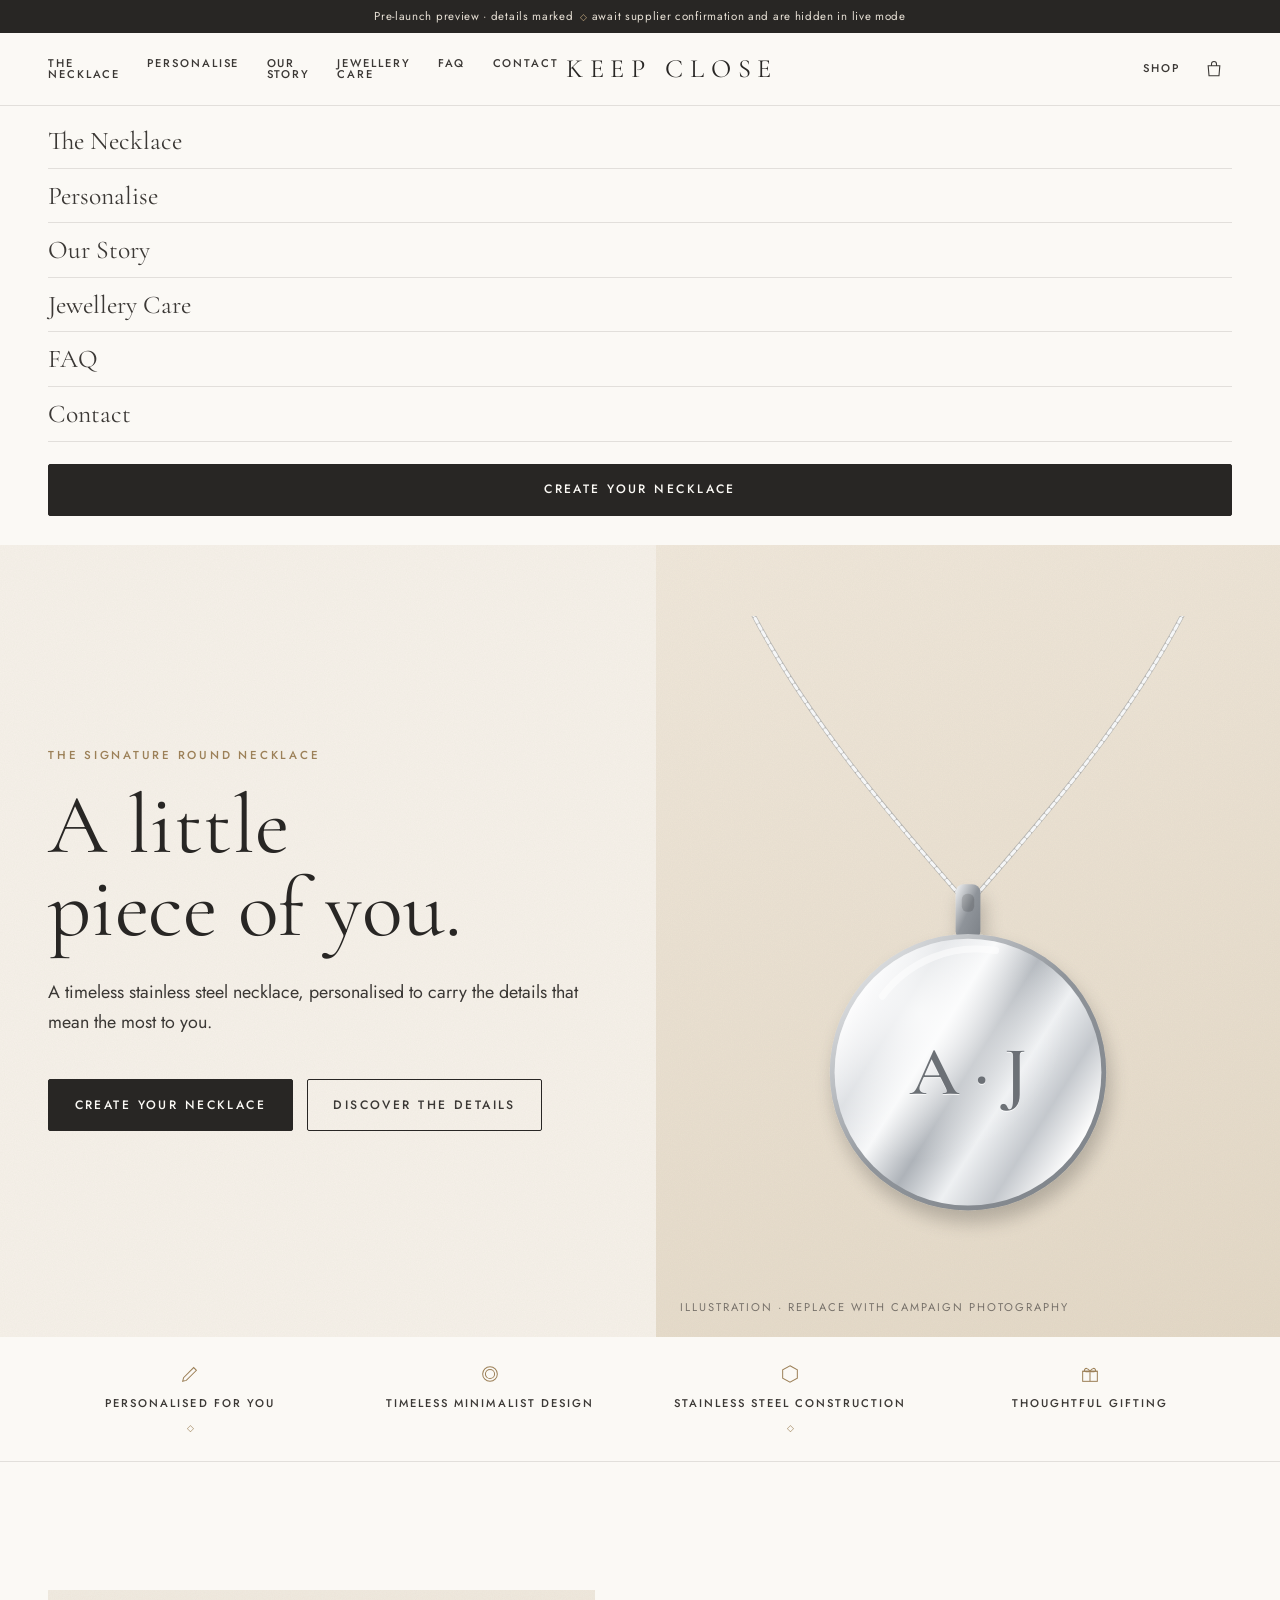
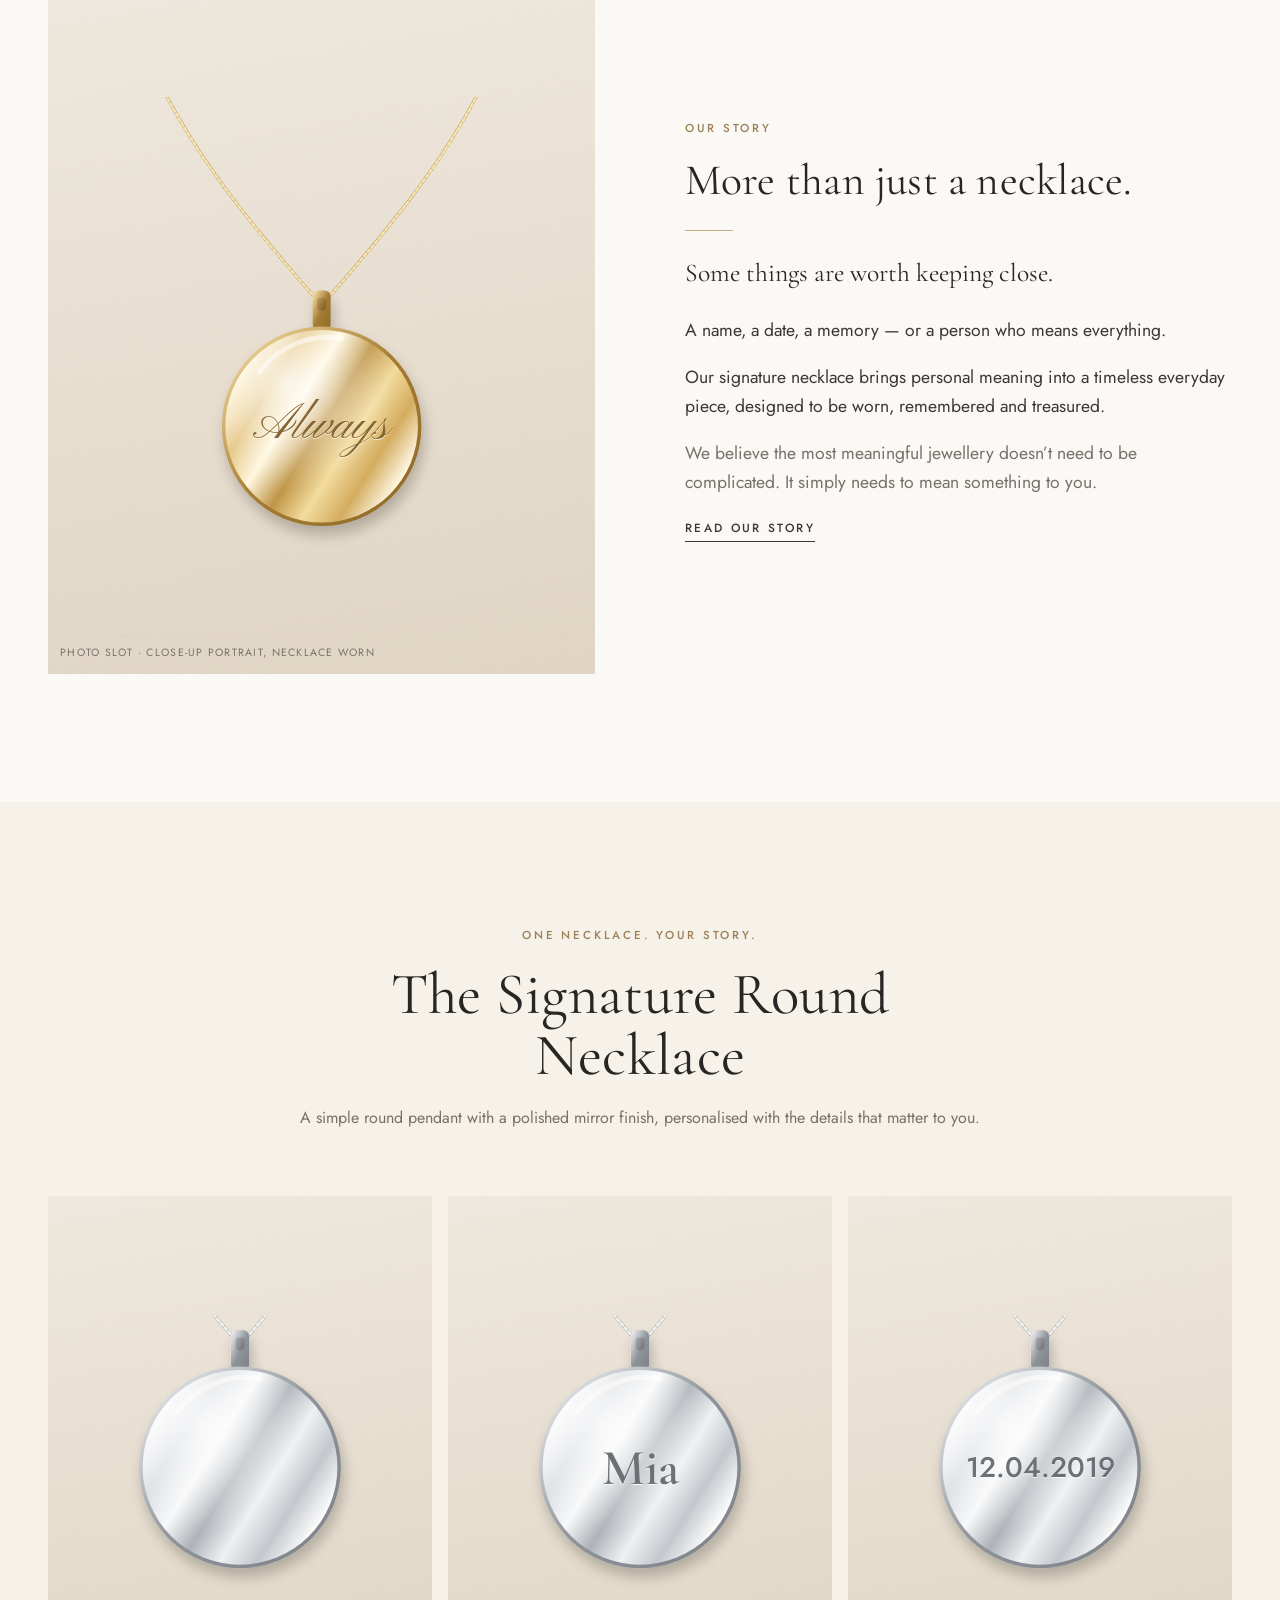
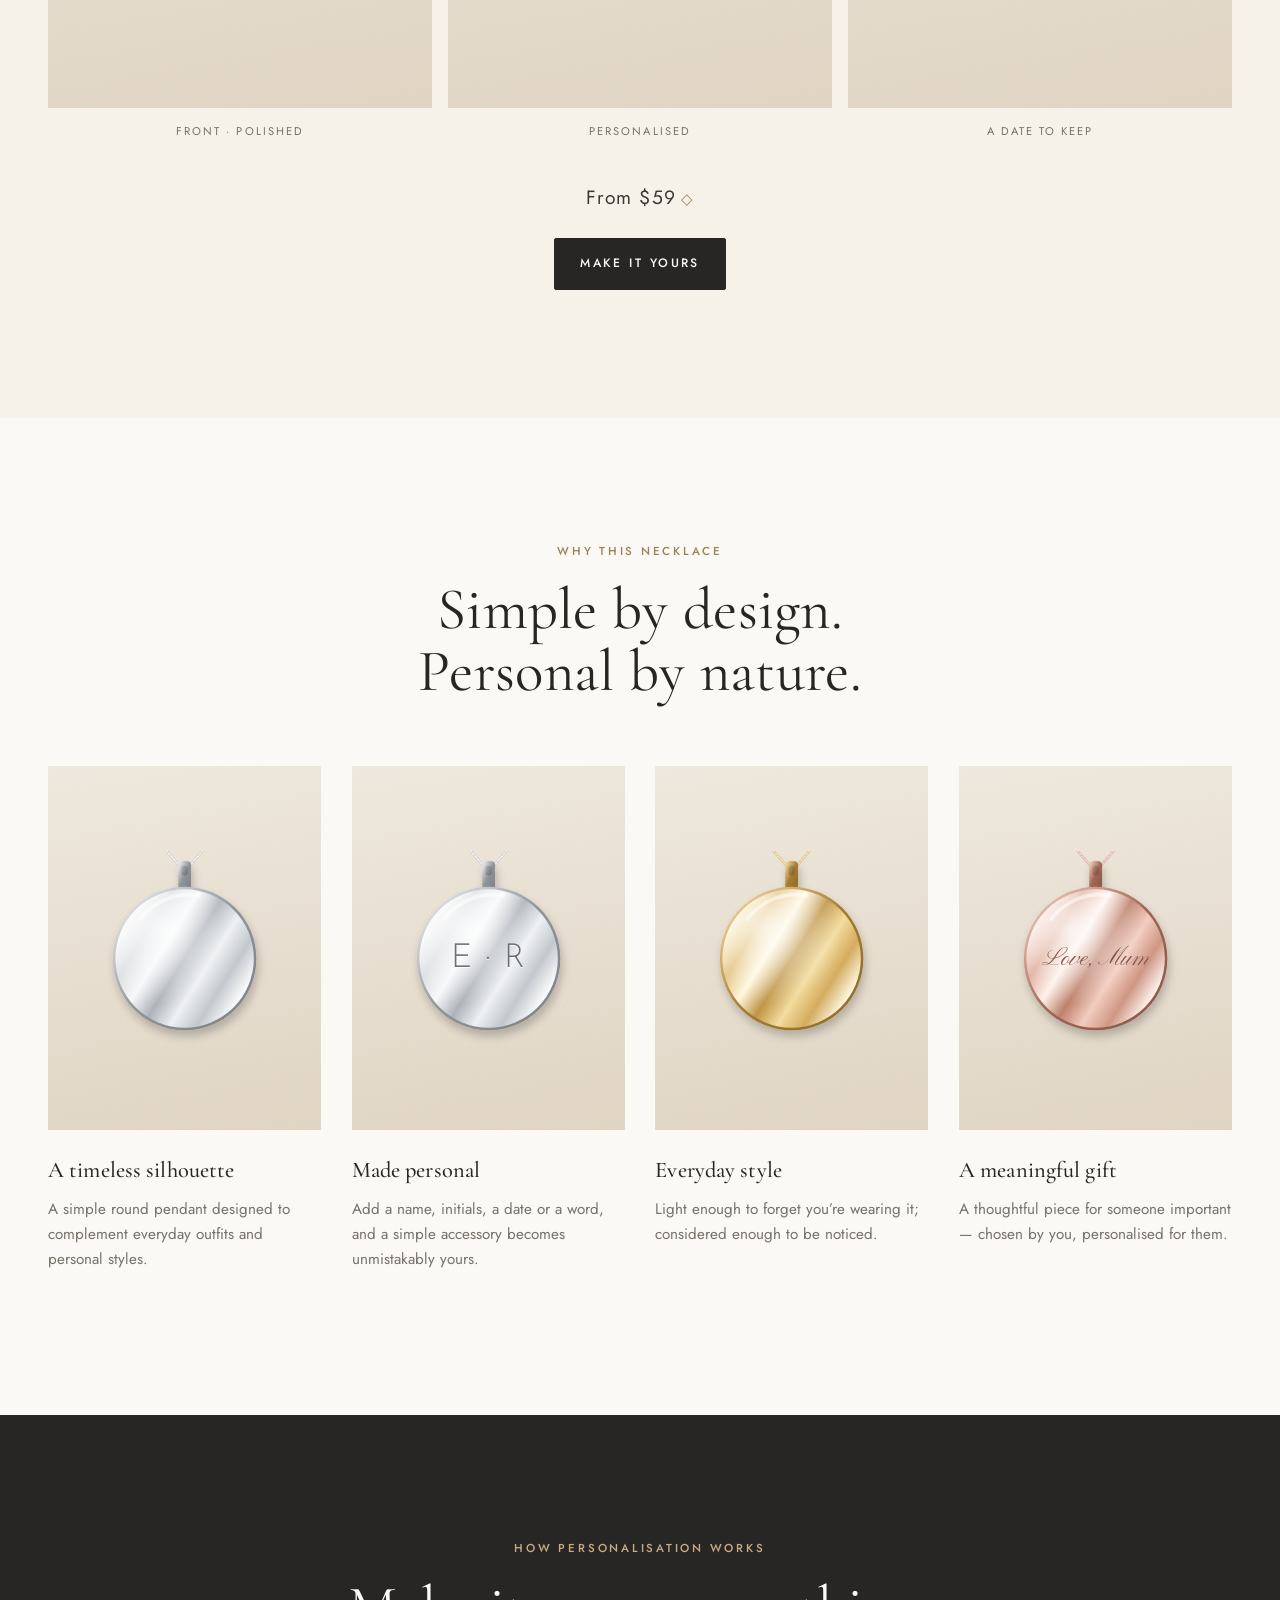
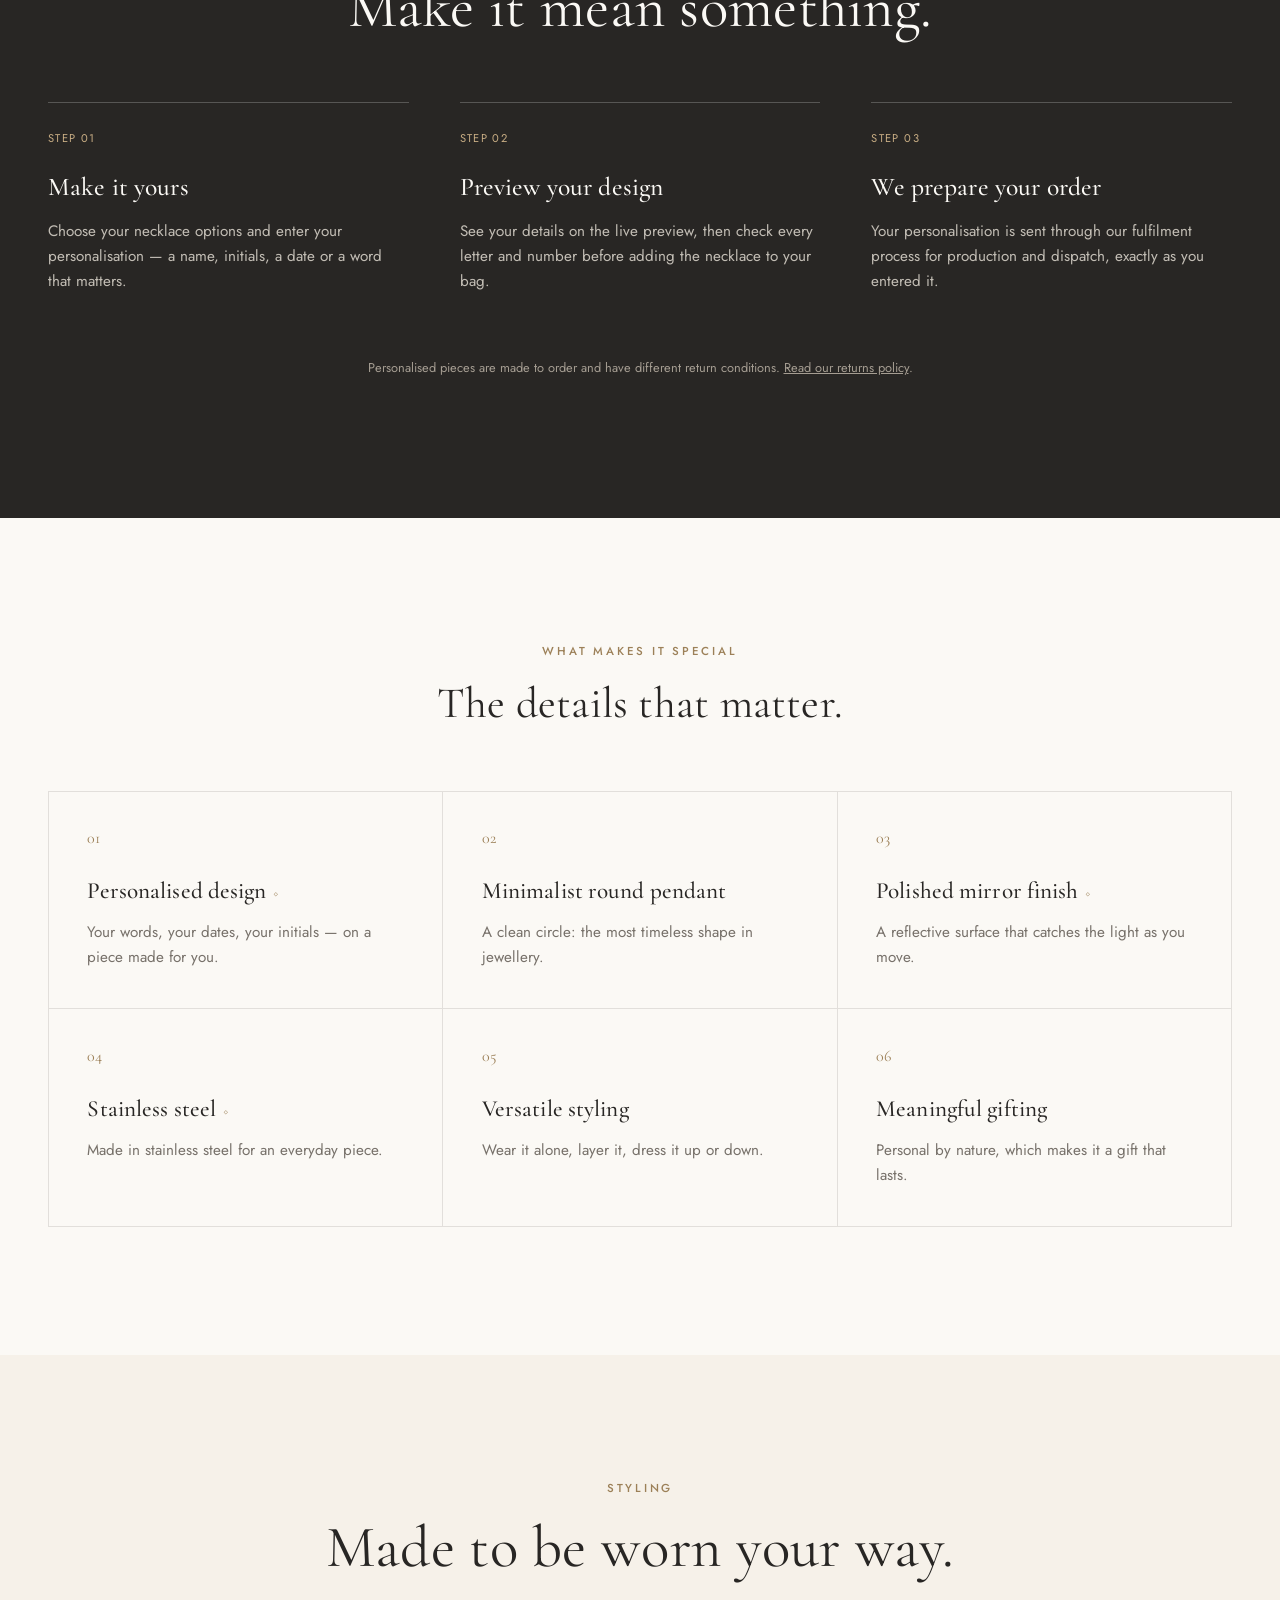
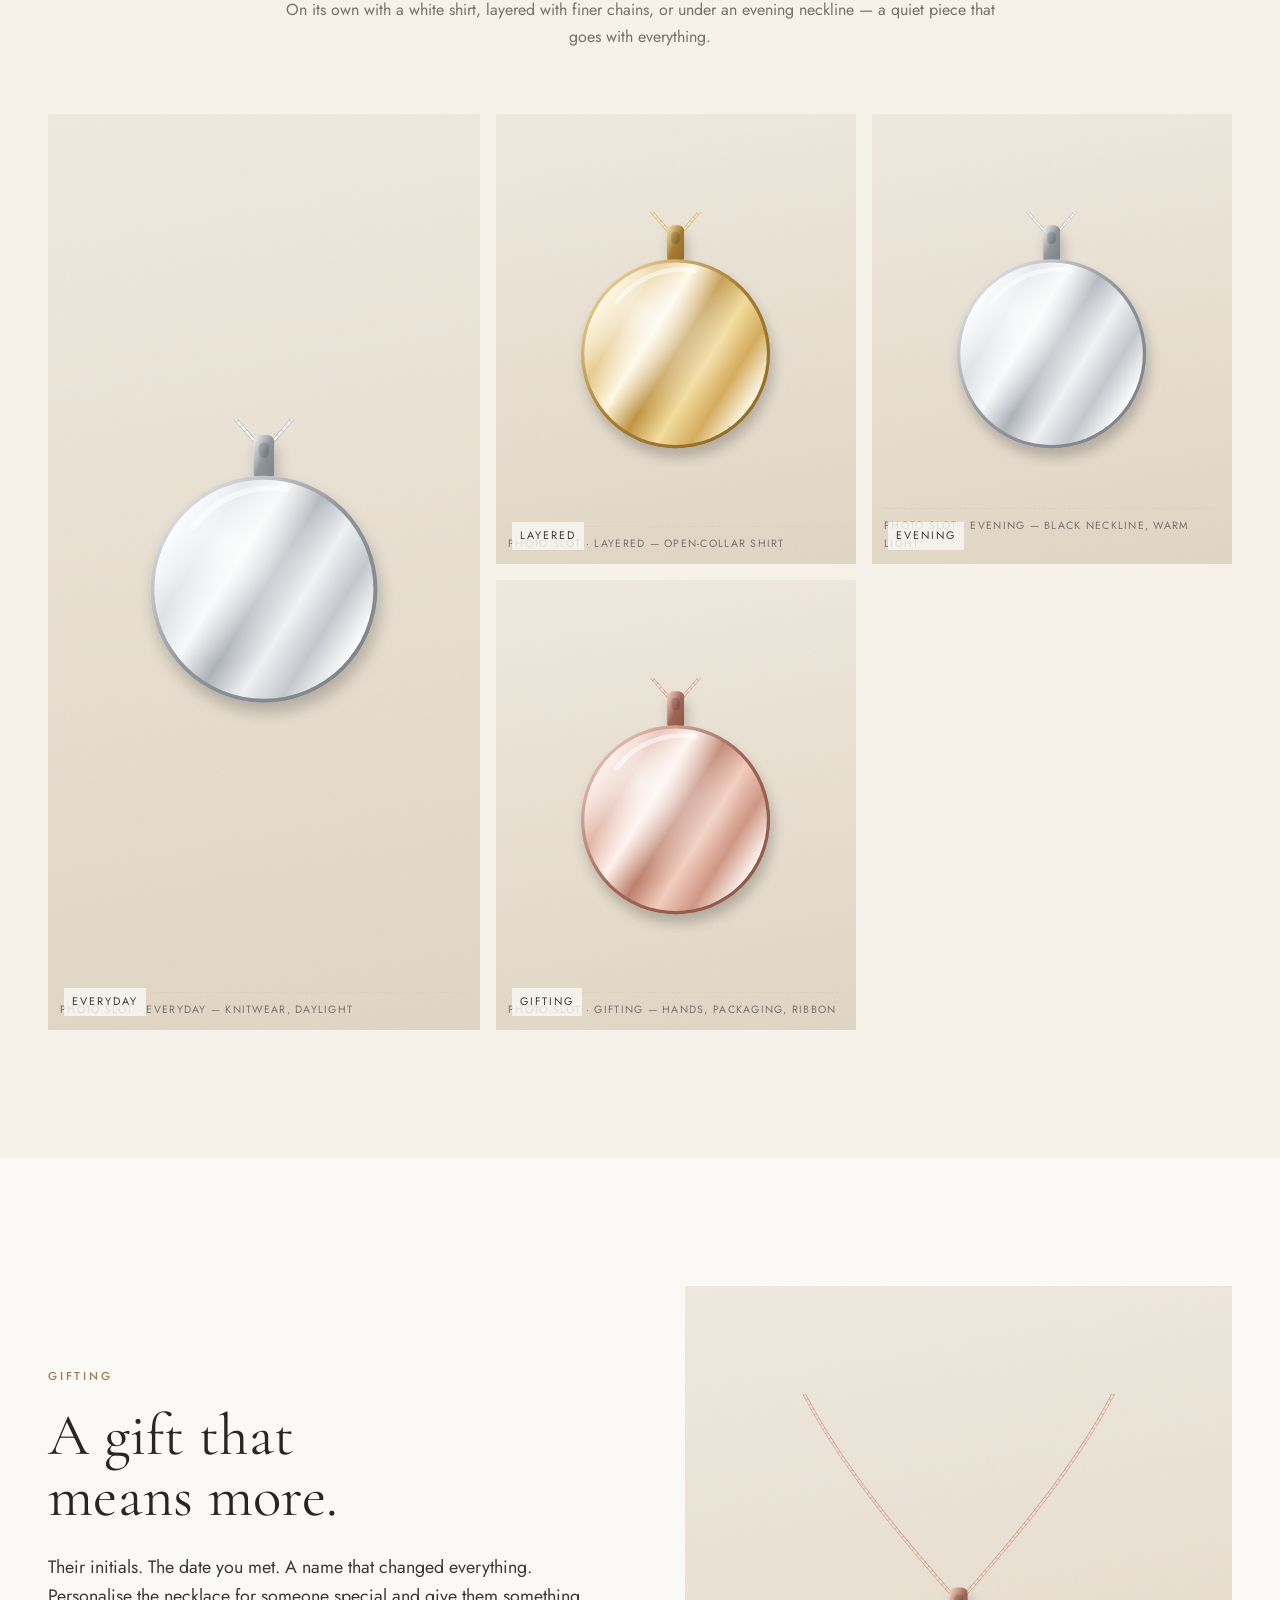
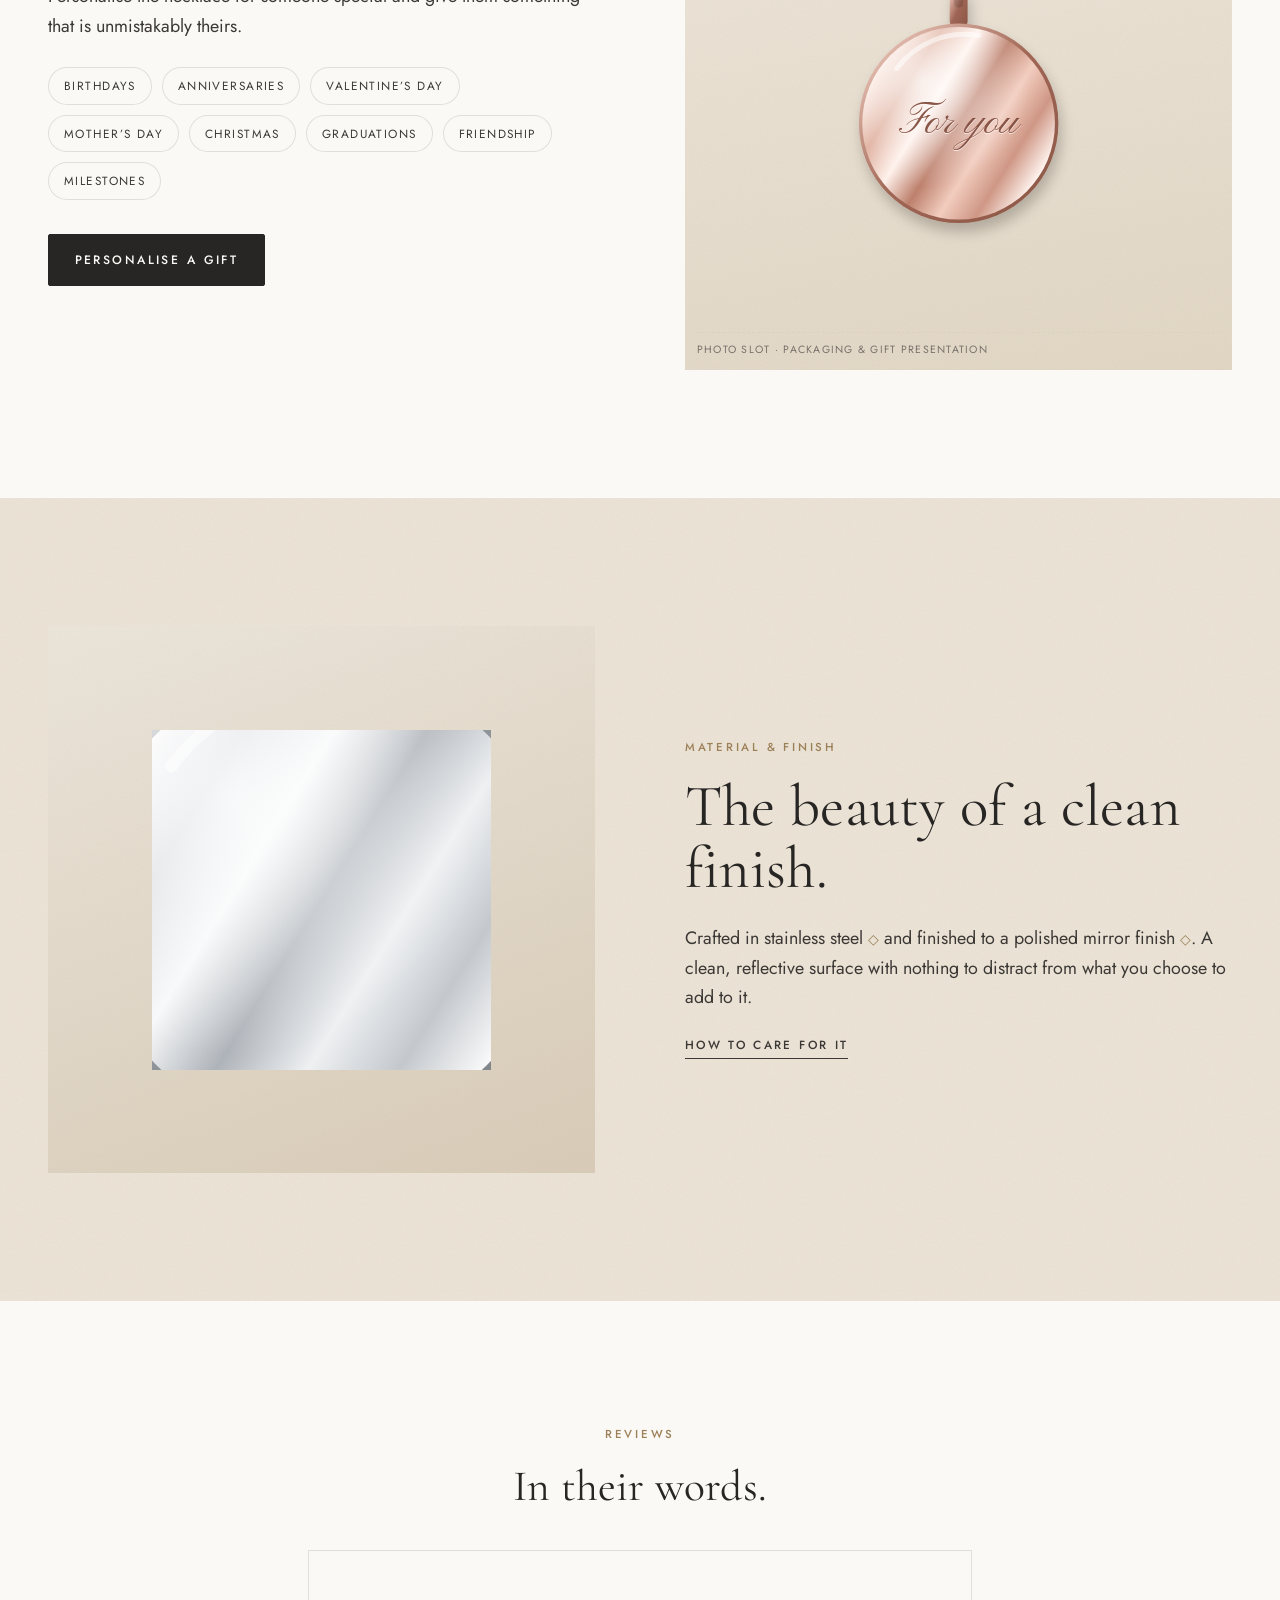
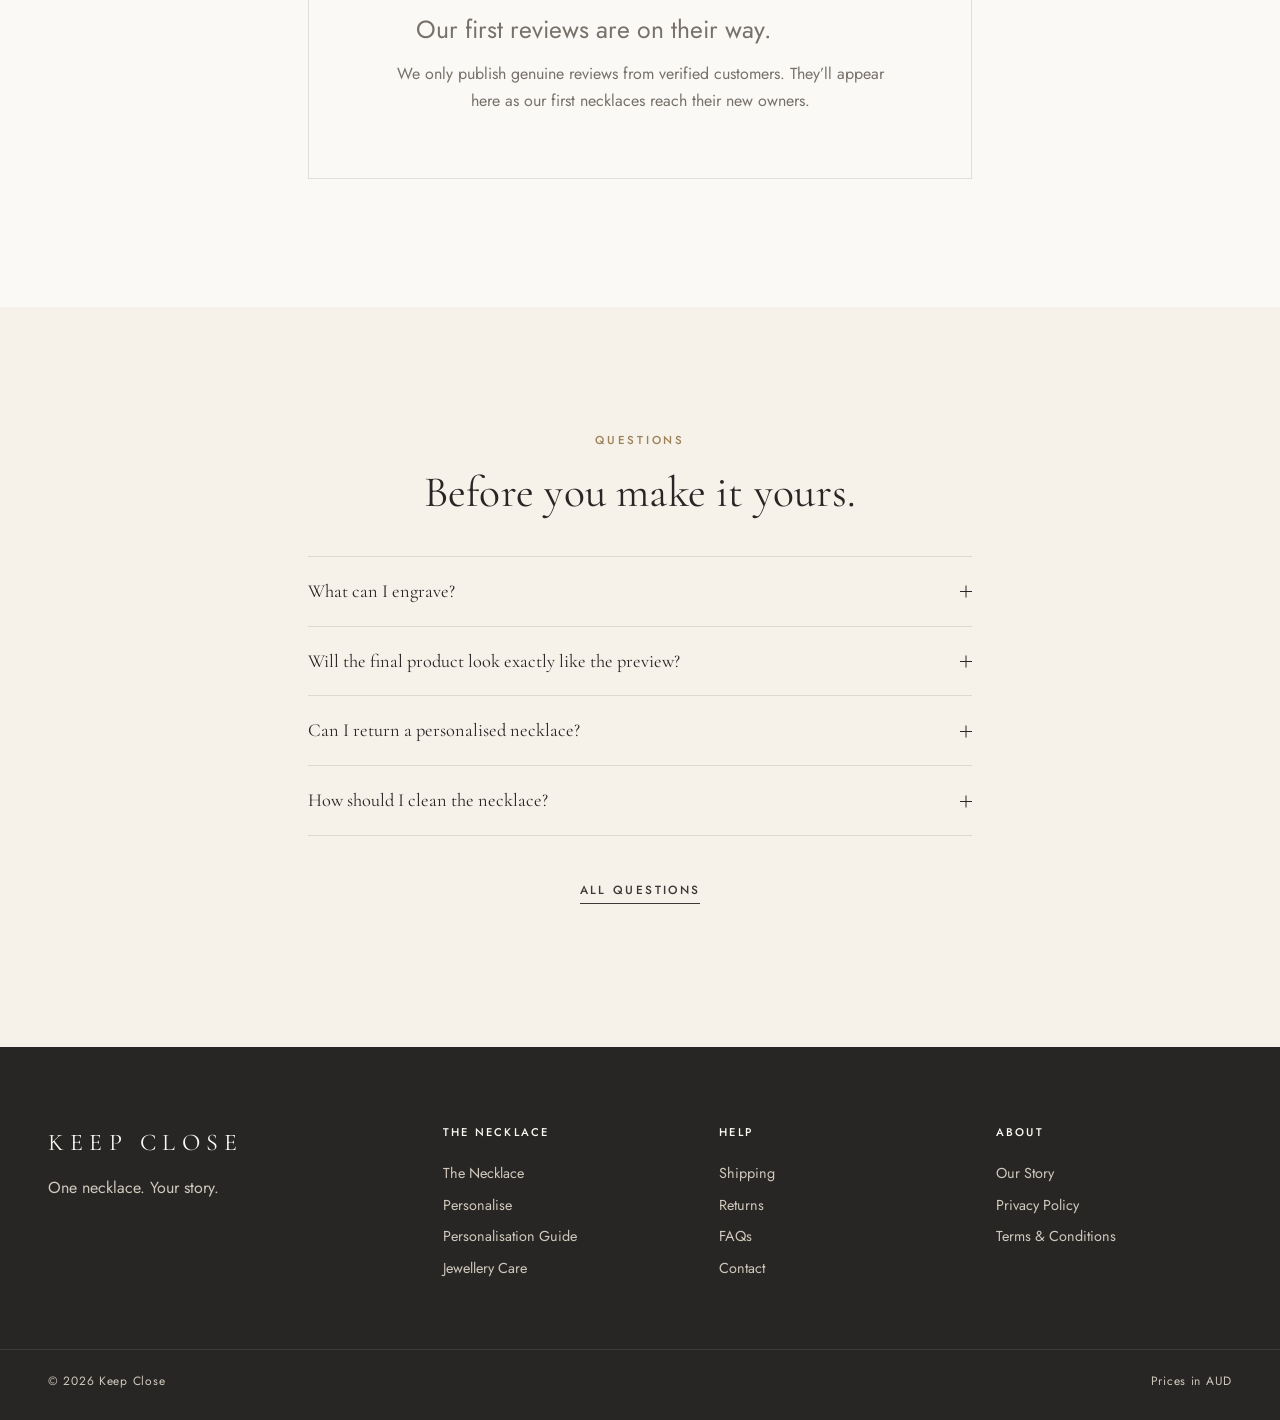
==== index.html @ 23896d75 "WIP: personalised necklace storefront — config, renderer, styles, homepage Single-source store confi" ====
<!doctype html>
<html lang="en-AU">
<head>
  <meta charset="utf-8">
  <meta name="viewport" content="width=device-width, initial-scale=1, viewport-fit=cover">
  <title>Personalised Round Pendant Necklace | Keep Close</title>
  <meta name="description" content="A timeless stainless steel round pendant necklace, personalised with a name, initials, a date or a few words that mean the most to you.">
  <meta property="og:type" content="website">
  <meta property="og:title" content="A little piece of you — Keep Close">
  <meta property="og:description" content="One necklace. Your story. A personalised round stainless steel pendant.">
  <meta name="theme-color" content="#fbf9f5">
  <link rel="preconnect" href="https://fonts.googleapis.com">
  <link rel="preconnect" href="https://fonts.gstatic.com" crossorigin>
  <link href="https://fonts.googleapis.com/css2?family=Cormorant+Garamond:ital,wght@0,400;0,500;0,600;1,400&family=Jost:wght@300;400;500&family=Pinyon+Script&family=Josefin+Sans:wght@300&display=swap" rel="stylesheet">
  <link rel="stylesheet" href="assets/css/site.css">
  <link rel="icon" href="data:image/svg+xml,%3Csvg xmlns='http://www.w3.org/2000/svg' viewBox='0 0 32 32'%3E%3Ccircle cx='16' cy='17' r='11' fill='%23c8ad84'/%3E%3Ccircle cx='16' cy='17' r='9' fill='%23f6f1e9'/%3E%3C/svg%3E">
</head>
<body>
<main id="main">

  <!-- HERO -->
  <section class="hero" aria-labelledby="hero-title">
    <div class="hero__copy">
      <span class="eyebrow" data-reveal>The Signature Round Necklace</span>
      <h1 id="hero-title" class="display" data-reveal data-reveal-delay="1">A little<br>piece of you.</h1>
      <p class="lead" data-reveal data-reveal-delay="2">A timeless stainless steel necklace, personalised to carry the details that mean the most to you.</p>
      <div class="hero__ctas" data-reveal data-reveal-delay="3">
        <a class="btn btn--dark" href="necklace.html#personalise">Create your necklace</a>
        <a class="btn btn--ghost" href="#details">Discover the details</a>
      </div>
    </div>
    <div class="hero__visual" id="hero-visual"></div>
  </section>

  <!-- TRUST -->
  <section class="trust" aria-label="Why customers choose us">
    <div class="wrap">
      <ul id="trust-list"></ul>
    </div>
  </section>

  <!-- STORY -->
  <section class="section" aria-labelledby="story-title">
    <div class="wrap split">
      <div class="frame" data-reveal id="story-frame"></div>
      <div class="story-copy" data-reveal data-reveal-delay="1">
        <span class="eyebrow">Our story</span>
        <h2 id="story-title" class="h2">More than just a necklace.</h2>
        <hr class="rule" style="margin-left:0">
        <p class="first">Some things are worth keeping close.</p>
        <p>A name, a date, a memory — or a person who means everything.</p>
        <p>Our signature necklace brings personal meaning into a timeless everyday piece, designed to be worn, remembered and treasured.</p>
        <p class="muted">We believe the most meaningful jewellery doesn’t need to be complicated. It simply needs to mean something to you.</p>
        <a class="link" href="story.html">Read our story</a>
      </div>
    </div>
  </section>

  <!-- SIGNATURE PRODUCT -->
  <section class="section section--ivory signature" id="details" aria-labelledby="sig-title">
    <div class="wrap">
      <div class="section-head" data-reveal>
        <span class="eyebrow">One necklace. Your story.</span>
        <h2 id="sig-title" class="h1">The Signature Round Necklace</h2>
        <p id="sig-desc"></p>
      </div>
      <div class="signature__stage" id="sig-stage"></div>
      <div data-reveal>
        <p class="signature__price" id="sig-price"></p>
        <a class="btn btn--dark" href="necklace.html#personalise">Make it yours</a>
      </div>
    </div>
  </section>

  <!-- WHY -->
  <section class="section" aria-labelledby="why-title">
    <div class="wrap">
      <div class="section-head" data-reveal>
        <span class="eyebrow">Why this necklace</span>
        <h2 id="why-title" class="h1">Simple by design.<br>Personal by nature.</h2>
      </div>
      <div class="tiles" id="why-tiles"></div>
    </div>
  </section>

  <!-- HOW IT WORKS -->
  <section class="section section--dark" aria-labelledby="how-title">
    <div class="wrap">
      <div class="section-head" data-reveal>
        <span class="eyebrow" style="color:var(--champagne)">How personalisation works</span>
        <h2 id="how-title" class="h1">Make it mean something.</h2>
      </div>
      <div class="steps">
        <div class="step" data-reveal>
          <span class="caps">Step 01</span>
          <h3>Make it yours</h3>
          <p>Choose your necklace options and enter your personalisation — a name, initials, a date or a word that matters.</p>
        </div>
        <div class="step" data-reveal data-reveal-delay="1">
          <span class="caps">Step 02</span>
          <h3>Preview your design</h3>
          <p>See your details on the live preview, then check every letter and number before adding the necklace to your bag.</p>
        </div>
        <div class="step" data-reveal data-reveal-delay="2">
          <span class="caps">Step 03</span>
          <h3>We prepare your order</h3>
          <p>Your personalisation is sent through our fulfilment process for production and dispatch, exactly as you entered it.</p>
        </div>
      </div>
      <p class="fine" style="text-align:center;margin-top:48px;color:#a59d92">Personalised pieces are made to order and have different return conditions. <a href="delivery.html#returns" style="text-decoration:underline">Read our returns policy</a>.</p>
    </div>
  </section>

  <!-- FEATURES -->
  <section class="section" aria-labelledby="feat-title">
    <div class="wrap">
      <div class="section-head" data-reveal>
        <span class="eyebrow">What makes it special</span>
        <h2 id="feat-title" class="h2">The details that matter.</h2>
      </div>
      <div class="features" id="features" data-reveal></div>
    </div>
  </section>

  <!-- STYLING -->
  <section class="section section--ivory" aria-labelledby="style-title">
    <div class="wrap">
      <div class="section-head" data-reveal>
        <span class="eyebrow">Styling</span>
        <h2 id="style-title" class="h1">Made to be worn your way.</h2>
        <p>On its own with a white shirt, layered with finer chains, or under an evening neckline — a quiet piece that goes with everything.</p>
      </div>
      <div class="lookbook" id="lookbook" data-reveal></div>
    </div>
  </section>

  <!-- GIFTING -->
  <section class="section" aria-labelledby="gift-title">
    <div class="wrap split split--flip">
      <div class="frame" data-reveal id="gift-frame"></div>
      <div data-reveal data-reveal-delay="1">
        <span class="eyebrow">Gifting</span>
        <h2 id="gift-title" class="h1">A gift that<br>means more.</h2>
        <p class="lead" style="margin-top:1.6rem">Their initials. The date you met. A name that changed everything. Personalise the necklace for someone special and give them something that is unmistakably theirs.</p>
        <ul class="occasions">
          <li>Birthdays</li><li>Anniversaries</li><li>Valentine’s Day</li><li>Mother’s Day</li><li>Christmas</li><li>Graduations</li><li>Friendship</li><li>Milestones</li>
        </ul>
        <div id="gift-extra"></div>
        <a class="btn btn--dark" href="necklace.html#personalise">Personalise a gift</a>
      </div>
    </div>
  </section>

  <!-- MATERIAL -->
  <section class="section section--linen" aria-labelledby="mat-title">
    <div class="wrap split">
      <div class="frame frame--square" data-reveal id="mat-frame" style="background:linear-gradient(160deg,#ece6db,#d9ccb8)"></div>
      <div data-reveal data-reveal-delay="1">
        <span class="eyebrow">Material &amp; finish</span>
        <h2 id="mat-title" class="h1">The beauty of a clean finish.</h2>
        <p class="lead" style="margin-top:1.6rem" id="mat-copy"></p>
        <a class="link" href="care.html">How to care for it</a>
      </div>
    </div>
  </section>

  <!-- REVIEWS -->
  <section class="section" aria-labelledby="rev-title">
    <div class="wrap narrow">
      <div class="section-head" data-reveal style="margin-bottom:40px">
        <span class="eyebrow">Reviews</span>
        <h2 id="rev-title" class="h2">In their words.</h2>
      </div>
      <div class="reviews-empty" data-reveal>
        <p class="h3" style="margin:0">Our first reviews are on their way.</p>
        <p>We only publish genuine reviews from verified customers. They’ll appear here as our first necklaces reach their new owners.</p>
      </div>
    </div>
  </section>

  <!-- FAQ TEASER -->
  <section class="section section--ivory" aria-labelledby="faq-title">
    <div class="wrap narrow">
      <div class="section-head" data-reveal style="margin-bottom:40px">
        <span class="eyebrow">Questions</span>
        <h2 id="faq-title" class="h2">Before you make it yours.</h2>
      </div>
      <div id="faq-teaser" data-reveal></div>
      <p style="text-align:center;margin-top:40px"><a class="link" href="faq.html">All questions</a></p>
    </div>
  </section>

</main>

<script src="assets/js/store-config.js"></script>
<script src="assets/js/pendant.js"></script>
<script src="assets/js/site.js"></script>
<script src="assets/js/content.js"></script>
<script>
(function () {
  const { S, P, $, esc, shot, hasValue, spec, flag, money, visible, PREVIEW } = Site;
  const imgs = S.images;

  // Hero
  $("#hero-visual").innerHTML = imgs.hero
    ? `<img src="${esc(imgs.hero)}" alt="${esc(imgs.heroAlt)}" fetchpriority="high">`
    : `<div class="hero__pendant">${Pendant.render({ finish: "steel", lines: ["A · J"], font: P.fonts[0], title: "The Signature Round Necklace" })}</div>
       ${PREVIEW ? `<span class="hero__caption">Illustration · replace with campaign photography</span>` : ""}`;

  // Trust strip — only claims backed by config
  const icons = {
    pen: '<path d="M4 20l4-1 11-11-3-3L5 16l-1 4z"/>',
    circle: '<circle cx="12" cy="12" r="8"/><circle cx="12" cy="12" r="5"/>',
    steel: '<path d="M12 3l8 4.5v9L12 21l-8-4.5v-9z"/>',
    gift: '<rect x="4" y="9" width="16" height="11"/><path d="M4 9h16M12 9v11M12 9c-2-4-6-4-6-1s6 1 6 1 6 2 6-1-4-3-6 1"/>',
  };
  const mat = spec("pendantMaterial");
  const trust = [
    ["pen", "Personalised for you", P.engraving.front],
    ["circle", "Timeless minimalist design", { confirmed: true }],
    ["steel", "Stainless steel construction", mat],
    ["gift", "Thoughtful gifting", { confirmed: true }],
  ];
  $("#trust-list").innerHTML = trust
    .filter(([, , src]) => visible(src))
    .map(([i, t, src]) => `<li><svg viewBox="0 0 24 24" aria-hidden="true">${icons[i]}</svg>${t}${flag(src)}</li>`)
    .join("");

  // Story image
  $("#story-frame").innerHTML = shot(imgs.onModel, "The necklace worn close to the collarbone", "Close-up portrait, necklace worn",
    { finish: "gold", lines: ["Always"], font: P.fonts.find((f) => f.id === "script") || P.fonts[0] });

  // Signature stage
  $("#sig-desc").textContent = P.description;
  const stage = [
    { finish: "steel", lines: [], cap: "Front · polished", placeholder: "" },
    { finish: "steel", lines: ["Mia"], cap: "Personalised", font: P.fonts[0] },
    { finish: "steel", lines: ["12.04.2019"], cap: "A date to keep", font: P.fonts[1] },
  ];
  $("#sig-stage").innerHTML = stage
    .map((s, i) => `<figure data-reveal data-reveal-delay="${i}"><div class="frame">${`<div class="shot-illus">${Pendant.render({ ...s, view: "pendant", chain: true })}</div>`}</div><figcaption>${s.cap}</figcaption></figure>`)
    .join("");
  $("#sig-price").innerHTML = visible(P.price) ? `From ${money(P.price.value)}${flag(P.price)}` : "";

  // Why tiles
  const why = [
    ["A timeless silhouette", "A simple round pendant designed to complement everyday outfits and personal styles.", { finish: "steel", lines: [] }],
    ["Made personal", "Add a name, initials, a date or a word, and a simple accessory becomes unmistakably yours.", { finish: "steel", lines: ["E · R"], font: P.fonts[3] }],
    ["Everyday style", "Light enough to forget you’re wearing it; considered enough to be noticed.", { finish: "gold", lines: [] }],
    ["A meaningful gift", "A thoughtful piece for someone important — chosen by you, personalised for them.", { finish: "rose", lines: ["Love, Mum"], font: P.fonts[2] }],
  ];
  $("#why-tiles").innerHTML = why
    .map(([h, p, o], i) => `<article class="tile" data-reveal data-reveal-delay="${i}"><div class="frame"><div class="shot-illus">${Pendant.render({ ...o, view: "pendant" })}</div></div><h3>${h}</h3><p>${p}</p></article>`)
    .join("");

  // Features
  const feats = [
    ["Personalised design", "Your words, your dates, your initials — on a piece made for you.", P.engraving.front],
    ["Minimalist round pendant", "A clean circle: the most timeless shape in jewellery.", { confirmed: true }],
    ["Polished mirror finish", "A reflective surface that catches the light as you move.", spec("finish")],
    ["Stainless steel", "Made in stainless steel for an everyday piece.", mat],
    ["Versatile styling", "Wear it alone, layer it, dress it up or down.", { confirmed: true }],
    ["Meaningful gifting", "Personal by nature, which makes it a gift that lasts.", { confirmed: true }],
  ].filter(([, , src]) => visible(src));
  $("#features").innerHTML = feats
    .map(([h, p, src], i) => `<div class="feature"><span class="num">${String(i + 1).padStart(2, "0")}</span><h3>${h}${flag(src)}</h3><p>${p}</p></div>`)
    .join("");

  // Lookbook
  const fins = ["steel", "gold", "steel", "rose"];
  $("#lookbook").innerHTML = imgs.lifestyle
    .map((l, i) => `<figure class="frame">${shot(l.src, l.alt, l.brief, { finish: fins[i], view: "pendant" })}<figcaption>${esc(l.brief.split(" — ")[0])}</figcaption></figure>`)
    .join("");

  // Gifting
  $("#gift-frame").innerHTML = shot(imgs.packaging, "Necklace gift presentation", "Packaging & gift presentation",
    { finish: "rose", lines: ["For you"], font: P.fonts[2] });
  $("#gift-extra").innerHTML = visible(P.giftWrap) && P.giftWrap.available
    ? `<p class="muted">Gift presentation available at checkout${flag(P.giftWrap)}.</p>` : "";

  // Material
  $("#mat-frame").innerHTML = `<div class="shot-illus">${Pendant.render({ finish: "steel", view: "macro" })}</div>`;
  const matBits = [];
  if (hasValue(mat)) matBits.push(`Crafted in ${esc(mat.value.toLowerCase())}${flag(mat)}`);
  const fin = spec("finish");
  if (hasValue(fin)) matBits.push(`finished to a ${esc(fin.value.toLowerCase())}${flag(fin)}`);
  $("#mat-copy").innerHTML = (matBits.length ? matBits.join(" and ") + ". " : "") +
    "A clean, reflective surface with nothing to distract from what you choose to add to it.";

  // FAQ teaser
  $("#faq-teaser").innerHTML = Site.accordion(Content.faqTeaser());
})();
</script>
</body>
</html>
---- assets/css/site.css ----
/* ==========================================================================
   Keep Close — design system
   ========================================================================== */
:root {
  --ivory: #f6f1e9;
  --paper: #fbf9f5;
  --linen: #ece4d7;
  --beige: #ddd1bf;
  --champagne: #c8ad84;
  --champagne-deep: #9c8058;
  --charcoal: #282624;
  --ink: #3b3835;
  --muted: #77716a;
  --silver: #b7b9bc;
  --line: rgba(40, 38, 36, 0.12);
  --serif: "Cormorant Garamond", "Cormorant", Georgia, serif;
  --sans: "Jost", "Helvetica Neue", Arial, sans-serif;
  --wrap: 1280px;
  --gutter: clamp(16px, 4vw, 48px);
  --radius: 2px;
  --ease: cubic-bezier(.2, .7, .2, 1);
  --texture: url("data:image/svg+xml,%3Csvg xmlns='http://www.w3.org/2000/svg' width='220' height='220'%3E%3Cfilter id='n'%3E%3CfeTurbulence type='fractalNoise' baseFrequency='.9' numOctaves='2' stitchTiles='stitch'/%3E%3CfeColorMatrix values='0 0 0 0 .35 0 0 0 0 .3 0 0 0 0 .24 0 0 0 .07 0'/%3E%3C/filter%3E%3Crect width='100%25' height='100%25' filter='url(%23n)'/%3E%3C/svg%3E");
}

*, *::before, *::after { box-sizing: border-box; }
html { -webkit-text-size-adjust: 100%; scroll-behavior: smooth; }
body {
  margin: 0;
  background: var(--paper);
  color: var(--ink);
  font: 400 16px/1.65 var(--sans);
  -webkit-font-smoothing: antialiased;
  overflow-x: hidden;
}
body.no-scroll { overflow: hidden; }
img, svg { display: block; max-width: 100%; }
a { color: inherit; text-decoration: none; }
button { font: inherit; color: inherit; cursor: pointer; }
:focus-visible { outline: 1px solid var(--charcoal); outline-offset: 3px; }
.sr-only { position: absolute; width: 1px; height: 1px; overflow: hidden; clip: rect(0 0 0 0); white-space: nowrap; }
code { font-size: .9em; background: var(--linen); padding: 1px 5px; }

.wrap { max-width: var(--wrap); margin: 0 auto; padding: 0 var(--gutter); }
.narrow { max-width: 760px; }

/* ---------- type ---------- */
h1, h2, h3, .display { font-family: var(--serif); font-weight: 500; color: var(--charcoal); letter-spacing: .005em; margin: 0; }
.display { font-size: clamp(2.6rem, 6.6vw, 5.6rem); line-height: .98; font-weight: 400; }
.h1 { font-size: clamp(2.2rem, 4.6vw, 3.8rem); line-height: 1.04; font-weight: 400; }
.h2 { font-size: clamp(1.9rem, 3.4vw, 2.9rem); line-height: 1.08; font-weight: 400; }
.h3 { font-size: 1.55rem; line-height: 1.2; }
.caps { text-transform: uppercase; letter-spacing: .12em; }
.eyebrow { font: 500 .72rem/1 var(--sans); text-transform: uppercase; letter-spacing: .24em; color: var(--champagne-deep); margin: 0 0 1.4rem; display: block; }
.lead { font-size: 1.12rem; color: var(--ink); max-width: 34em; }
.muted { color: var(--muted); }
.fine { font-size: .8rem; color: var(--muted); line-height: 1.5; }
p { margin: 0 0 1em; }

/* ---------- buttons ---------- */
.btn {
  display: inline-flex; align-items: center; justify-content: center; gap: .6em;
  min-height: 52px; padding: 0 2.1em;
  font: 500 .76rem/1 var(--sans); text-transform: uppercase; letter-spacing: .2em;
  border: 1px solid var(--charcoal); border-radius: var(--radius); background: transparent;
  transition: background .35s var(--ease), color .35s var(--ease), border-color .35s var(--ease);
}
.btn--dark { background: var(--charcoal); color: var(--paper); }
.btn--dark:hover { background: #000; }
.btn--ghost:hover { background: var(--charcoal); color: var(--paper); }
.btn--light { border-color: var(--paper); color: var(--paper); }
.btn--block { width: 100%; }
.btn[disabled] { opacity: .45; cursor: not-allowed; }
.link { font: 500 .74rem/1 var(--sans); text-transform: uppercase; letter-spacing: .2em; border-bottom: 1px solid currentColor; padding-bottom: 5px; }
.link-btn { background: none; border: 0; padding: 0; font-size: .78rem; color: var(--muted); text-decoration: underline; text-underline-offset: 3px; }
.icon-btn { background: none; border: 0; padding: 8px; display: inline-flex; align-items: center; justify-content: center; position: relative; }

/* ---------- preview marker ---------- */
.tbc { color: var(--champagne-deep); font-size: .8em; margin-left: .35em; cursor: help; }
.preview-bar { background: var(--charcoal); color: #e8e1d6; font-size: .72rem; letter-spacing: .06em; text-align: center; padding: 7px 16px; }
.preview-bar .tbc { color: var(--champagne); }
.preview-note { border: 1px dashed var(--champagne); background: rgba(200, 173, 132, .08); padding: 14px 16px; font-size: .84rem; color: var(--ink); }

/* ---------- header ---------- */
.site-header { position: sticky; top: 0; z-index: 40; background: rgba(251, 249, 245, .92); backdrop-filter: blur(10px); border-bottom: 1px solid transparent; transition: border-color .3s; }
.scrolled .site-header { border-color: var(--line); }
.site-header__inner { display: grid; grid-template-columns: 1fr auto 1fr; align-items: center; height: 72px; }
.nav { display: flex; gap: 1.7rem; }
.nav a, .shop-link { font: 500 .7rem/1 var(--sans); text-transform: uppercase; letter-spacing: .17em; padding: 6px 0; position: relative; }
.nav a::after, .shop-link::after { content: ""; position: absolute; left: 0; right: 0; bottom: 0; height: 1px; background: currentColor; transform: scaleX(0); transform-origin: left; transition: transform .4s var(--ease); }
.nav a:hover::after, .nav a[aria-current="page"]::after, .shop-link:hover::after { transform: scaleX(1); }
.logo { font: 400 1.65rem/1 var(--serif); letter-spacing: .26em; text-transform: uppercase; white-space: nowrap; color: var(--charcoal); padding-left: .26em; }
.header-actions { display: flex; justify-content: flex-end; align-items: center; gap: 1rem; }
.cart-count { position: absolute; top: 1px; right: -2px; min-width: 17px; height: 17px; border-radius: 9px; background: var(--charcoal); color: var(--paper); font-size: .62rem; display: grid; place-items: center; padding: 0 4px; }
.cart-count[data-empty="true"] { display: none; }
.menu-toggle { display: none; width: 40px; height: 40px; flex-direction: column; gap: 6px; justify-self: start; }
.menu-toggle span { width: 22px; height: 1px; background: var(--charcoal); transition: transform .3s; }
.nav-open .menu-toggle span:first-child { transform: translateY(3.5px) rotate(45deg); }
.nav-open .menu-toggle span:last-child { transform: translateY(-3.5px) rotate(-45deg); }
.mobile-nav { display: flex; flex-direction: column; padding: 8px var(--gutter) 28px; border-top: 1px solid var(--line); background: var(--paper); }
.mobile-nav a:not(.btn) { font: 400 1.6rem/1 var(--serif); padding: 14px 0; border-bottom: 1px solid var(--line); }
.mobile-nav .btn { margin-top: 22px; }
@media (max-width: 1040px) {
  .nav--left, .shop-link { display: none; }
  .menu-toggle { display: inline-flex; }
  .logo { font-size: 1.35rem; }
}

/* ---------- sections ---------- */
.section { padding: clamp(72px, 10vw, 140px) 0; }
.section--tight { padding: clamp(48px, 6vw, 84px) 0; }
.section--ivory { background: var(--ivory); }
.section--linen { background: var(--linen) var(--texture); }
.section--dark { background: var(--charcoal); color: #e9e3d9; }
.section--dark h2, .section--dark h3 { color: var(--paper); }
.section-head { text-align: center; max-width: 720px; margin: 0 auto clamp(40px, 5vw, 72px); }
.section-head p { margin: 1.2rem auto 0; color: var(--muted); }
.rule { width: 48px; height: 1px; background: var(--champagne); border: 0; margin: 1.6rem auto; }

/* reveal */
[data-reveal] { opacity: 0; transform: translateY(18px); transition: opacity 1.1s var(--ease), transform 1.1s var(--ease); }
[data-reveal].is-in { opacity: 1; transform: none; }
[data-reveal-delay="1"] { transition-delay: .12s; }
[data-reveal-delay="2"] { transition-delay: .24s; }
[data-reveal-delay="3"] { transition-delay: .36s; }
@media (prefers-reduced-motion: reduce) { [data-reveal] { opacity: 1; transform: none; transition: none; } html { scroll-behavior: auto; } }

/* ---------- hero ---------- */
.hero { position: relative; min-height: min(88vh, 860px); display: grid; grid-template-columns: 1.05fr 1fr; background: var(--ivory) var(--texture); overflow: hidden; }
.hero__copy { align-self: center; padding: clamp(48px, 7vw, 110px) var(--gutter) clamp(48px, 7vw, 110px) max(var(--gutter), calc((100vw - var(--wrap)) / 2 + var(--gutter))); position: relative; z-index: 2; }
.hero__copy .lead { margin: 1.8rem 0 2.6rem; }
.hero__ctas { display: flex; gap: 14px; flex-wrap: wrap; }
.hero__visual { position: relative; background: linear-gradient(160deg, #efe7da 0%, #e3d8c6 100%); }
.hero__visual::before { content: ""; position: absolute; inset: 0; background: var(--texture); opacity: .9; }
.hero__visual img { width: 100%; height: 100%; object-fit: cover; position: absolute; inset: 0; }
.hero__pendant { position: absolute; inset: 0; display: grid; place-items: center; }
.hero__pendant .pendant-svg { width: min(76%, 470px); height: auto; animation: sway 9s ease-in-out infinite; transform-origin: 50% 0; }
@keyframes sway { 0%, 100% { transform: rotate(-1.2deg); } 50% { transform: rotate(1.2deg); } }
@media (prefers-reduced-motion: reduce) { .hero__pendant .pendant-svg { animation: none; } }
.hero__caption { position: absolute; left: 24px; bottom: 20px; font-size: .7rem; letter-spacing: .18em; text-transform: uppercase; color: var(--muted); z-index: 2; }
@media (max-width: 860px) {
  .hero { grid-template-columns: 1fr; min-height: 0; }
  .hero__visual { order: -1; aspect-ratio: 4 / 4.2; }
  .hero__copy { padding: 40px var(--gutter) 56px; text-align: left; }
  .hero__ctas .btn { flex: 1 1 100%; }
}

/* ---------- trust strip ---------- */
.trust { border-bottom: 1px solid var(--line); background: var(--paper); }
.trust ul { list-style: none; margin: 0; padding: 26px 0; display: grid; grid-template-columns: repeat(4, 1fr); gap: 16px; }
.trust li { text-align: center; font: 500 .7rem/1.5 var(--sans); text-transform: uppercase; letter-spacing: .18em; color: var(--ink); display: flex; flex-direction: column; align-items: center; gap: 10px; }
.trust svg { width: 22px; height: 22px; stroke: var(--champagne-deep); fill: none; stroke-width: 1.1; }
@media (max-width: 700px) { .trust ul { grid-template-columns: 1fr 1fr; row-gap: 26px; } }

/* ---------- split / editorial ---------- */
.split { display: grid; grid-template-columns: 1fr 1fr; gap: clamp(40px, 7vw, 120px); align-items: center; }
.split--flip > :first-child { order: 2; }
@media (max-width: 860px) { .split { grid-template-columns: 1fr; } .split--flip > :first-child { order: 0; } }
.story-copy p { font-size: 1.1rem; }
.story-copy .first { font: 400 1.6rem/1.35 var(--serif); color: var(--charcoal); }

.frame { position: relative; aspect-ratio: 4 / 5; background: linear-gradient(170deg, #f1ebe1, #e2d7c5); overflow: hidden; }
.frame::before { content: ""; position: absolute; inset: 0; background: var(--texture); }
.frame img { width: 100%; height: 100%; object-fit: cover; position: absolute; inset: 0; }
.frame--square { aspect-ratio: 1; }
.frame--wide { aspect-ratio: 16 / 10; }
.shot-illus { position: absolute; inset: 0; display: grid; place-items: center; }
.shot-illus .pendant-svg { width: 62%; height: auto; }
.shot-brief { position: absolute; left: 12px; bottom: 12px; right: 12px; font-size: .66rem; letter-spacing: .12em; text-transform: uppercase; color: var(--muted); border-top: 1px dashed var(--beige); padding-top: 8px; }

/* ---------- signature product ---------- */
.signature { text-align: center; }
.signature__stage { display: grid; grid-template-columns: repeat(3, 1fr); gap: 16px; margin: 0 auto 48px; }
.signature__stage .frame { aspect-ratio: 3 / 4; }
.signature__stage figcaption { font-size: .7rem; letter-spacing: .18em; text-transform: uppercase; color: var(--muted); margin-top: 14px; }
.signature__price { font: 400 1.2rem/1 var(--sans); letter-spacing: .06em; margin: 18px 0 30px; }
@media (max-width: 760px) {
  .signature__stage { grid-template-columns: repeat(3, 72%); overflow-x: auto; scroll-snap-type: x mandatory; margin: 0 calc(var(--gutter) * -1) 36px; padding: 0 var(--gutter); }
  .signature__stage figure { scroll-snap-align: center; }
}
figure { margin: 0; }

/* ---------- feature tiles ---------- */
.tiles { display: grid; grid-template-columns: repeat(4, 1fr); gap: clamp(20px, 2.4vw, 36px); }
.tile .frame { aspect-ratio: 3 / 4; margin-bottom: 22px; }
.tile h3 { font-size: 1.4rem; margin-bottom: .5rem; }
.tile p { color: var(--muted); font-size: .95rem; }
@media (max-width: 980px) { .tiles { grid-template-columns: 1fr 1fr; } }
@media (max-width: 560px) { .tiles { grid-template-columns: 1fr; } .tile .frame { aspect-ratio: 4 / 3; } }

.features { display: grid; grid-template-columns: repeat(3, 1fr); border-top: 1px solid var(--line); border-left: 1px solid var(--line); }
.feature { padding: clamp(28px, 3vw, 44px); border-right: 1px solid var(--line); border-bottom: 1px solid var(--line); }
.feature .num { font: 400 1rem/1 var(--serif); color: var(--champagne-deep); display: block; margin-bottom: 26px; }
.feature h3 { font-size: 1.45rem; margin-bottom: .6rem; }
.feature p { color: var(--muted); font-size: .95rem; margin: 0; }
@media (max-width: 860px) { .features { grid-template-columns: 1fr 1fr; } }
@media (max-width: 560px) { .features { grid-template-columns: 1fr; } }

/* ---------- steps ---------- */
.steps { display: grid; grid-template-columns: repeat(3, 1fr); gap: clamp(28px, 4vw, 64px); counter-reset: step; }
.step { border-top: 1px solid rgba(255, 255, 255, .22); padding-top: 26px; }
.section:not(.section--dark) .step { border-color: var(--line); }
.step .caps { font-size: .7rem; color: var(--champagne); display: block; margin-bottom: 18px; }
.step h3 { font-size: 1.6rem; margin-bottom: .7rem; }
.step p { opacity: .8; font-size: .95rem; }
@media (max-width: 760px) { .steps { grid-template-columns: 1fr; } }

/* ---------- styling grid ---------- */
.lookbook { display: grid; grid-template-columns: 1.2fr 1fr 1fr; grid-template-rows: auto auto; gap: 16px; }
.lookbook .frame:first-child { grid-row: span 2; aspect-ratio: auto; min-height: 100%; }
.lookbook .frame { aspect-ratio: 4 / 5; }
.lookbook figcaption { position: absolute; left: 16px; bottom: 14px; font-size: .68rem; letter-spacing: .18em; text-transform: uppercase; color: var(--ink); z-index: 2; background: rgba(251, 249, 245, .8); padding: 5px 8px; }
@media (max-width: 760px) { .lookbook { grid-template-columns: 1fr 1fr; } .lookbook .frame:first-child { grid-column: span 2; grid-row: auto; aspect-ratio: 4 / 4; } }

/* ---------- gifting ---------- */
.occasions { display: flex; flex-wrap: wrap; gap: 10px; margin: 26px 0 34px; padding: 0; list-style: none; }
.occasions li { border: 1px solid var(--line); padding: 8px 15px; font-size: .74rem; letter-spacing: .12em; text-transform: uppercase; border-radius: 40px; background: var(--paper); }

/* ---------- reviews ---------- */
.reviews-empty { text-align: center; border: 1px solid var(--line); padding: clamp(36px, 5vw, 64px) 24px; background: var(--paper); }
.reviews-empty p { color: var(--muted); max-width: 520px; margin: 1rem auto 0; }

/* ---------- accordion ---------- */
.accordion { border-top: 1px solid var(--line); }
.accordion__item { border-bottom: 1px solid var(--line); }
.accordion__item h3 { font: inherit; margin: 0; }
.accordion__btn { width: 100%; background: none; border: 0; text-align: left; display: flex; justify-content: space-between; align-items: center; gap: 20px; padding: 22px 0; font: 400 1.15rem/1.35 var(--serif); color: var(--charcoal); }
.accordion__btn span { position: relative; width: 12px; height: 12px; flex: none; }
.accordion__btn span::before, .accordion__btn span::after { content: ""; position: absolute; left: 0; right: 0; top: 50%; height: 1px; background: currentColor; transition: transform .35s var(--ease); }
.accordion__btn span::after { transform: rotate(90deg); }
.accordion__btn[aria-expanded="true"] span::after { transform: rotate(0); }
.accordion__panel { max-height: 0; overflow: hidden; transition: max-height .45s var(--ease); }
.accordion__inner { padding: 0 0 24px; color: var(--muted); max-width: 680px; }
.accordion__inner p:last-child { margin: 0; }

.faq-group { margin-bottom: 56px; }
.faq-group > h2 { font-size: .74rem; font-family: var(--sans); font-weight: 500; text-transform: uppercase; letter-spacing: .22em; color: var(--champagne-deep); margin-bottom: 8px; }

/* ---------- specs ---------- */
.specs { display: grid; grid-template-columns: 1fr 1fr; column-gap: clamp(32px, 6vw, 96px); margin: 0; }
.spec { display: flex; justify-content: space-between; gap: 20px; padding: 18px 0; border-bottom: 1px solid var(--line); }
.spec dt { font-size: .72rem; text-transform: uppercase; letter-spacing: .16em; color: var(--muted); padding-top: 3px; }
.spec dd { margin: 0; font: 400 1.15rem/1.3 var(--serif); color: var(--charcoal); text-align: right; }
@media (max-width: 700px) { .specs { grid-template-columns: 1fr; } }

/* ---------- page header ---------- */
.page-head { padding: clamp(56px, 8vw, 110px) 0 clamp(40px, 5vw, 64px); text-align: center; background: var(--ivory) var(--texture); }
.page-head p { color: var(--muted); max-width: 560px; margin: 1.2rem auto 0; }
.prose h2 { font-size: 1.9rem; margin: 2.6rem 0 1rem; }
.prose h3 { font-size: 1.3rem; margin: 2rem 0 .6rem; }
.prose ul { padding-left: 1.2em; }
.prose li { margin-bottom: .4em; }

/* ---------- forms ---------- */
.field { display: flex; flex-direction: column; gap: 8px; margin-bottom: 20px; }
.field label, .label { font: 500 .7rem/1 var(--sans); text-transform: uppercase; letter-spacing: .18em; color: var(--ink); }
.input, select.input, textarea.input {
  width: 100%; border: 1px solid var(--beige); background: var(--paper); border-radius: var(--radius);
  padding: 14px 16px; font: 400 1rem/1.4 var(--sans); color: var(--charcoal); transition: border-color .25s;
}
.input:focus { outline: none; border-color: var(--charcoal); }
textarea.input { min-height: 140px; resize: vertical; }

/* ---------- cart drawer ---------- */
.scrim { position: fixed; inset: 0; background: rgba(30, 28, 26, .35); z-index: 60; animation: fade .3s; }
@keyframes fade { from { opacity: 0; } }
.cart-drawer { position: fixed; top: 0; right: 0; bottom: 0; width: min(440px, 100vw); background: var(--paper); z-index: 70; display: flex; flex-direction: column; transform: translateX(100%); transition: transform .5s var(--ease); visibility: hidden; }
.cart-drawer.is-open { transform: none; visibility: visible; }
.cart-drawer__head { display: flex; justify-content: space-between; align-items: center; padding: 22px 24px; border-bottom: 1px solid var(--line); }
.cart-drawer__head h2 { font-size: 1.5rem; }
.cart-drawer__body { flex: 1; overflow-y: auto; padding: 8px 24px; }
.cart-drawer__foot { padding: 20px 24px 26px; border-top: 1px solid var(--line); }
.cart-drawer__foot .btn { margin-top: 10px; }
.cart-empty { text-align: center; padding: 60px 0; }
.cart-item { display: grid; grid-template-columns: 92px 1fr; gap: 16px; padding: 20px 0; border-bottom: 1px solid var(--line); }
.cart-item__thumb { background: var(--ivory); aspect-ratio: 1; display: grid; place-items: center; padding: 8px; }
.cart-item__thumb svg { width: 100%; height: 100%; }
.cart-item h3 { font-size: 1.15rem; margin-bottom: 6px; }
.cart-item dl { display: grid; grid-template-columns: auto 1fr; gap: 2px 10px; font-size: .78rem; margin: 0 0 12px; }
.cart-item dt { color: var(--muted); }
.cart-item dd { margin: 0; word-break: break-word; }
.cart-item__row { display: flex; justify-content: space-between; align-items: center; margin-bottom: 6px; }
.cart-total { display: flex; justify-content: space-between; font-size: 1.05rem; margin-bottom: 6px; }

.qty { display: inline-flex; align-items: center; border: 1px solid var(--beige); height: 48px; }
.qty button { width: 44px; height: 100%; background: none; border: 0; font-size: 1.1rem; }
.qty button[disabled] { opacity: .3; }
.qty span, .qty output { min-width: 28px; text-align: center; }
.qty--sm { height: 34px; }
.qty--sm button { width: 32px; }

/* ---------- modal ---------- */
.modal { position: fixed; inset: 0; z-index: 90; background: rgba(30, 28, 26, .45); display: grid; place-items: center; padding: 16px; }
.modal[hidden] { display: none; }
.modal__card { background: var(--paper); max-width: 560px; width: 100%; max-height: 88vh; overflow: auto; padding: 36px 32px 30px; position: relative; }
.modal__close { position: absolute; top: 12px; right: 12px; }
.modal h2 { font-size: 1.7rem; margin-bottom: 14px; padding-right: 30px; }
.order-dump { white-space: pre-wrap; font-size: .76rem; background: var(--ivory); padding: 14px; max-height: 260px; overflow: auto; }

/* ---------- footer ---------- */
.site-footer { background: var(--charcoal); color: #cfc8bd; padding: 80px 0 28px; }
.footer-grid { display: grid; grid-template-columns: 1.5fr 1fr 1fr 1fr; gap: 40px; }
.site-footer h3 { font: 500 .7rem/1 var(--sans); text-transform: uppercase; letter-spacing: .2em; color: var(--paper); margin-bottom: 20px; }
.site-footer a { display: block; font-size: .9rem; padding: 4px 0; color: #cfc8bd; transition: color .2s; }
.site-footer a:hover { color: var(--paper); }
.logo--footer { color: var(--paper) !important; font-size: 1.5rem !important; margin-bottom: 16px; }
.social { display: flex; gap: 18px; text-transform: capitalize; }
.footer-base { display: flex; justify-content: space-between; margin-top: 64px; padding-top: 22px; border-top: 1px solid rgba(255, 255, 255, .1); font-size: .75rem; letter-spacing: .06em; }
@media (max-width: 760px) { .footer-grid { grid-template-columns: 1fr 1fr; } .footer-brand { grid-column: span 2; } }

/* ==========================================================================
   Product page & personaliser
   ========================================================================== */
.pdp { display: grid; grid-template-columns: minmax(0, 1.15fr) minmax(0, 1fr); gap: clamp(28px, 4vw, 72px); padding-top: clamp(20px, 3vw, 40px); padding-bottom: clamp(60px, 8vw, 110px); align-items: start; }
@media (max-width: 920px) { .pdp { grid-template-columns: 1fr; } }

.crumbs { font-size: .72rem; letter-spacing: .12em; text-transform: uppercase; color: var(--muted); padding: 20px 0 0; }
.crumbs a:hover { color: var(--charcoal); }

/* gallery */
.gallery { position: sticky; top: 96px; display: grid; grid-template-columns: 76px 1fr; gap: 14px; }
.gallery__thumbs { display: flex; flex-direction: column; gap: 10px; }
.gallery__thumb { aspect-ratio: 1; border: 1px solid transparent; background: var(--ivory); padding: 4px; overflow: hidden; transition: border-color .25s; position: relative; }
.gallery__thumb[aria-current="true"] { border-color: var(--charcoal); }
.gallery__thumb svg, .gallery__thumb img { width: 100%; height: 100%; object-fit: cover; }
.gallery__main { position: relative; aspect-ratio: 4 / 5; background: linear-gradient(165deg, #f3ede3, #e4d9c8); overflow: hidden; cursor: zoom-in; }
.gallery__main::before { content: ""; position: absolute; inset: 0; background: var(--texture); z-index: 0; }
.gallery__slide { position: absolute; inset: 0; display: grid; place-items: center; opacity: 0; transition: opacity .6s var(--ease); z-index: 1; }
.gallery__slide.is-active { opacity: 1; }
.gallery__slide img { width: 100%; height: 100%; object-fit: cover; }
.gallery__slide .zoomable { width: 100%; height: 100%; display: grid; place-items: center; transition: transform .35s var(--ease); }
.gallery__slide .pendant-svg { width: 74%; height: auto; max-height: 90%; }
.gallery__main.is-zoomed { cursor: zoom-out; }
.gallery__main.is-zoomed .is-active .zoomable { transform: scale(2.2); }
.gallery__label { position: absolute; left: 18px; bottom: 16px; z-index: 2; font-size: .66rem; letter-spacing: .18em; text-transform: uppercase; color: var(--muted); }
.gallery__nav { position: absolute; top: 50%; transform: translateY(-50%); z-index: 3; width: 42px; height: 42px; border-radius: 50%; background: rgba(251, 249, 245, .85); border: 0; display: none; }
.gallery__nav--prev { left: 10px; } .gallery__nav--next { right: 10px; }
.gallery__dots { display: none; }
.scale-ref { position: absolute; inset: 0; display: grid; place-items: center; }
.scale-ref__inner { display: flex; align-items: flex-end; gap: 28px; }
.scale-ref__coin { text-align: center; font-size: .7rem; letter-spacing: .14em; text-transform: uppercase; color: var(--muted); }
.ruler { width: 220px; height: 34px; border-top: 1px solid var(--charcoal); background: repeating-linear-gradient(90deg, var(--charcoal) 0 1px, transparent 1px 11px) top / 100% 10px no-repeat, repeating-linear-gradient(90deg, var(--charcoal) 0 1px, transparent 1px 110px) top / 100% 18px no-repeat; }
@media (max-width: 920px) {
  .gallery { position: relative; top: 0; grid-template-columns: 1fr; margin: 0 calc(var(--gutter) * -1); }
  .gallery__thumbs { display: none; }
  .gallery__nav { display: grid; place-items: center; }
  .gallery__dots { display: flex; justify-content: center; gap: 7px; padding-top: 14px; }
  .gallery__dots button { width: 6px; height: 6px; border-radius: 50%; border: 0; padding: 0; background: var(--beige); }
  .gallery__dots button[aria-current="true"] { background: var(--charcoal); }
}

/* buy panel */
.buy h1 { font-size: clamp(2rem, 3.4vw, 2.9rem); line-height: 1.05; margin-bottom: 12px; }
.buy__intro { color: var(--muted); margin-bottom: 18px; }
.buy__price { font: 400 1.35rem/1 var(--sans); letter-spacing: .04em; margin-bottom: 28px; display: flex; align-items: baseline; gap: 10px; }
.buy__price small { font-size: .75rem; color: var(--muted); letter-spacing: .02em; }

.opt { padding: 26px 0; border-top: 1px solid var(--line); }
.opt__head { display: flex; justify-content: space-between; align-items: baseline; margin-bottom: 16px; gap: 12px; }
.opt__head .label { display: flex; gap: 10px; align-items: baseline; }
.opt__head .label .step-n { color: var(--champagne-deep); font-family: var(--serif); font-size: 1rem; letter-spacing: 0; text-transform: none; }
.opt__value { font-size: .85rem; color: var(--muted); }

.swatches { display: flex; gap: 12px; flex-wrap: wrap; }
.swatch { display: flex; flex-direction: column; align-items: center; gap: 8px; background: none; border: 0; padding: 0; min-width: 72px; }
.swatch__dot { width: 46px; height: 46px; border-radius: 50%; box-shadow: inset 0 0 0 1px rgba(0, 0, 0, .08); position: relative; transition: transform .3s var(--ease); }
.swatch__dot::after { content: ""; position: absolute; inset: -6px; border-radius: 50%; border: 1px solid transparent; transition: border-color .25s; }
.swatch[aria-checked="true"] .swatch__dot::after { border-color: var(--charcoal); }
.swatch:hover .swatch__dot { transform: scale(1.05); }
.swatch__label { font-size: .72rem; letter-spacing: .1em; text-transform: uppercase; }
.swatch--steel .swatch__dot { background: linear-gradient(135deg, #fdfdfd, #b8bcc1 45%, #f2f3f4 60%, #9ea3a9); }
.swatch--gold .swatch__dot { background: linear-gradient(135deg, #fff5d6, #d2a958 45%, #fbe8b4 60%, #b28640); }
.swatch--rose .swatch__dot { background: linear-gradient(135deg, #fff0ea, #d09885 45%, #f6d4c7 60%, #b17562); }

.sides { display: inline-flex; border: 1px solid var(--beige); margin-bottom: 18px; }
.sides button { background: none; border: 0; padding: 10px 20px; font: 500 .7rem/1 var(--sans); text-transform: uppercase; letter-spacing: .16em; color: var(--muted); }
.sides button[aria-selected="true"] { background: var(--charcoal); color: var(--paper); }
.sides small { text-transform: none; letter-spacing: 0; opacity: .8; }

.engrave-lines { display: grid; gap: 10px; }
.engrave-line { position: relative; }
.engrave-line .input { padding-right: 64px; font-size: 1.05rem; }
.engrave-line .count { position: absolute; right: 14px; top: 50%; transform: translateY(-50%); font-size: .72rem; color: var(--muted); font-variant-numeric: tabular-nums; }
.engrave-line .count.is-full { color: var(--champagne-deep); }
.ideas { display: flex; gap: 8px; flex-wrap: wrap; margin-top: 12px; }
.ideas button { border: 1px dashed var(--beige); background: none; padding: 6px 12px; font-size: .74rem; border-radius: 20px; color: var(--muted); }
.ideas button:hover { border-color: var(--charcoal); color: var(--charcoal); }
.hint { font-size: .78rem; color: var(--muted); margin-top: 10px; }
.hint.is-warn { color: #9b4a3a; }

.fonts { display: grid; grid-template-columns: repeat(4, 1fr); gap: 8px; }
.font-chip { border: 1px solid var(--beige); background: var(--paper); padding: 14px 6px 10px; text-align: center; display: flex; flex-direction: column; gap: 6px; transition: border-color .25s; }
.font-chip[aria-checked="true"] { border-color: var(--charcoal); box-shadow: inset 0 0 0 1px var(--charcoal); }
.font-chip__sample { font-size: 1.35rem; line-height: 1.1; color: var(--charcoal); white-space: nowrap; overflow: hidden; text-overflow: ellipsis; }
.font-chip__name { font-size: .64rem; letter-spacing: .14em; text-transform: uppercase; color: var(--muted); }
@media (max-width: 420px) { .fonts { grid-template-columns: 1fr 1fr; } }

.lengths { display: grid; grid-template-columns: repeat(auto-fit, minmax(110px, 1fr)); gap: 8px; }
.length-chip { border: 1px solid var(--beige); background: var(--paper); padding: 14px 10px; text-align: left; }
.length-chip[aria-checked="true"] { box-shadow: inset 0 0 0 1px var(--charcoal); border-color: var(--charcoal); }
.length-chip strong { display: block; font-weight: 500; }
.length-chip span { font-size: .74rem; color: var(--muted); }

/* live preview */
.preview { position: sticky; top: 96px; }
.preview__stage { position: relative; aspect-ratio: 1; background: radial-gradient(circle at 50% 40%, #f8f4ed 0%, #e9e0d1 75%); overflow: hidden; perspective: 1200px; }
.preview__stage::before { content: ""; position: absolute; inset: 0; background: var(--texture); }
.preview__flip { position: absolute; inset: 0; display: grid; place-items: center; transition: transform .8s var(--ease); transform-style: preserve-3d; }
.preview__flip.is-flipping { transform: rotateY(90deg); }
.preview__flip .pendant-svg { width: 82%; height: auto; }
.preview__toggle { position: absolute; top: 14px; left: 50%; transform: translateX(-50%); z-index: 2; background: rgba(251, 249, 245, .85); }
.preview__note { font-size: .74rem; color: var(--muted); margin-top: 12px; text-align: center; }

.summary { background: var(--ivory); padding: 24px; margin: 26px 0 20px; }
.summary h3 { font: 500 .72rem/1 var(--sans); text-transform: uppercase; letter-spacing: .22em; margin-bottom: 16px; }
.summary dl { display: grid; grid-template-columns: auto 1fr; gap: 8px 16px; margin: 0; font-size: .88rem; }
.summary dt { color: var(--muted); }
.summary dd { margin: 0; text-align: right; word-break: break-word; }
.summary__total { display: flex; justify-content: space-between; border-top: 1px solid var(--line); margin-top: 16px; padding-top: 16px; font-size: 1.05rem; }

.confirm { display: flex; gap: 12px; align-items: flex-start; font-size: .86rem; margin-bottom: 18px; cursor: pointer; }
.confirm input { width: 18px; height: 18px; margin: 2px 0 0; accent-color: var(--charcoal); flex: none; }
.buy-row { display: grid; grid-template-columns: auto 1fr; gap: 10px; }
.buy-actions { display: grid; gap: 10px; margin-top: 10px; }
.meta-list { list-style: none; padding: 0; margin: 24px 0 0; font-size: .84rem; color: var(--muted); display: grid; gap: 8px; }
.meta-list li { display: flex; gap: 10px; }
.meta-list svg { width: 16px; height: 16px; flex: none; margin-top: 4px; stroke: var(--champagne-deep); fill: none; }

.configurator { display: grid; grid-template-columns: minmax(0, 1fr) minmax(0, 1fr); gap: clamp(28px, 4vw, 72px); align-items: start; }
@media (max-width: 920px) {
  .configurator { grid-template-columns: 1fr; }
  .preview { position: sticky; top: 72px; z-index: 5; margin: 0 calc(var(--gutter) * -1); }
  .preview__stage { aspect-ratio: auto; height: 38vh; max-height: 340px; }
  .preview__note { display: none; }
}

.sticky-buy { position: fixed; left: 0; right: 0; bottom: 0; z-index: 30; background: rgba(251, 249, 245, .97); border-top: 1px solid var(--line); padding: 10px 16px calc(10px + env(safe-area-inset-bottom)); display: none; align-items: center; gap: 14px; transform: translateY(100%); transition: transform .4s var(--ease); }
.sticky-buy.is-shown { transform: none; }
.sticky-buy__info { flex: 1; min-width: 0; }
.sticky-buy__info strong { display: block; font: 400 1.05rem/1.2 var(--serif); white-space: nowrap; overflow: hidden; text-overflow: ellipsis; }
.sticky-buy__info span { font-size: .85rem; }
.sticky-buy .btn { min-height: 46px; padding: 0 1.4em; }
@media (max-width: 920px) { .sticky-buy { display: flex; } body.has-sticky .site-footer { padding-bottom: 100px; } }

.checklist { list-style: none; padding: 0; margin: 0; display: grid; grid-template-columns: 1fr 1fr; gap: 0 clamp(32px, 5vw, 80px); }
.checklist li { display: flex; gap: 14px; padding: 16px 0; border-bottom: 1px solid var(--line); }
.checklist li::before { content: ""; width: 16px; height: 16px; border: 1px solid var(--champagne-deep); border-radius: 50%; flex: none; margin-top: 4px; background: radial-gradient(circle, var(--champagne-deep) 0 3px, transparent 3.5px); }
@media (max-width: 700px) { .checklist { grid-template-columns: 1fr; } }
.callout { font: 400 1.5rem/1.35 var(--serif); color: var(--charcoal); text-align: center; max-width: 640px; margin: 48px auto 0; }

.toast { position: fixed; left: 50%; bottom: 24px; transform: translate(-50%, 20px); opacity: 0; background: var(--charcoal); color: var(--paper); padding: 14px 22px; font-size: .85rem; z-index: 80; transition: all .4s var(--ease); pointer-events: none; }
.toast.is-shown { opacity: 1; transform: translate(-50%, 0); }
@media (max-width: 920px) { .toast { bottom: 84px; } }

.contact-grid { display: grid; grid-template-columns: 1fr 1.3fr; gap: clamp(32px, 6vw, 96px); }
@media (max-width: 820px) { .contact-grid { grid-template-columns: 1fr; } }
.topic-list { display: grid; gap: 10px; margin-top: 26px; }
.topic-list a, .topic-list div { border-top: 1px solid var(--line); padding: 16px 0 6px; display: block; }
.topic-list strong { font: 400 1.2rem/1.2 var(--serif); color: var(--charcoal); display: block; margin-bottom: 4px; }
.topic-list span { font-size: .88rem; color: var(--muted); }
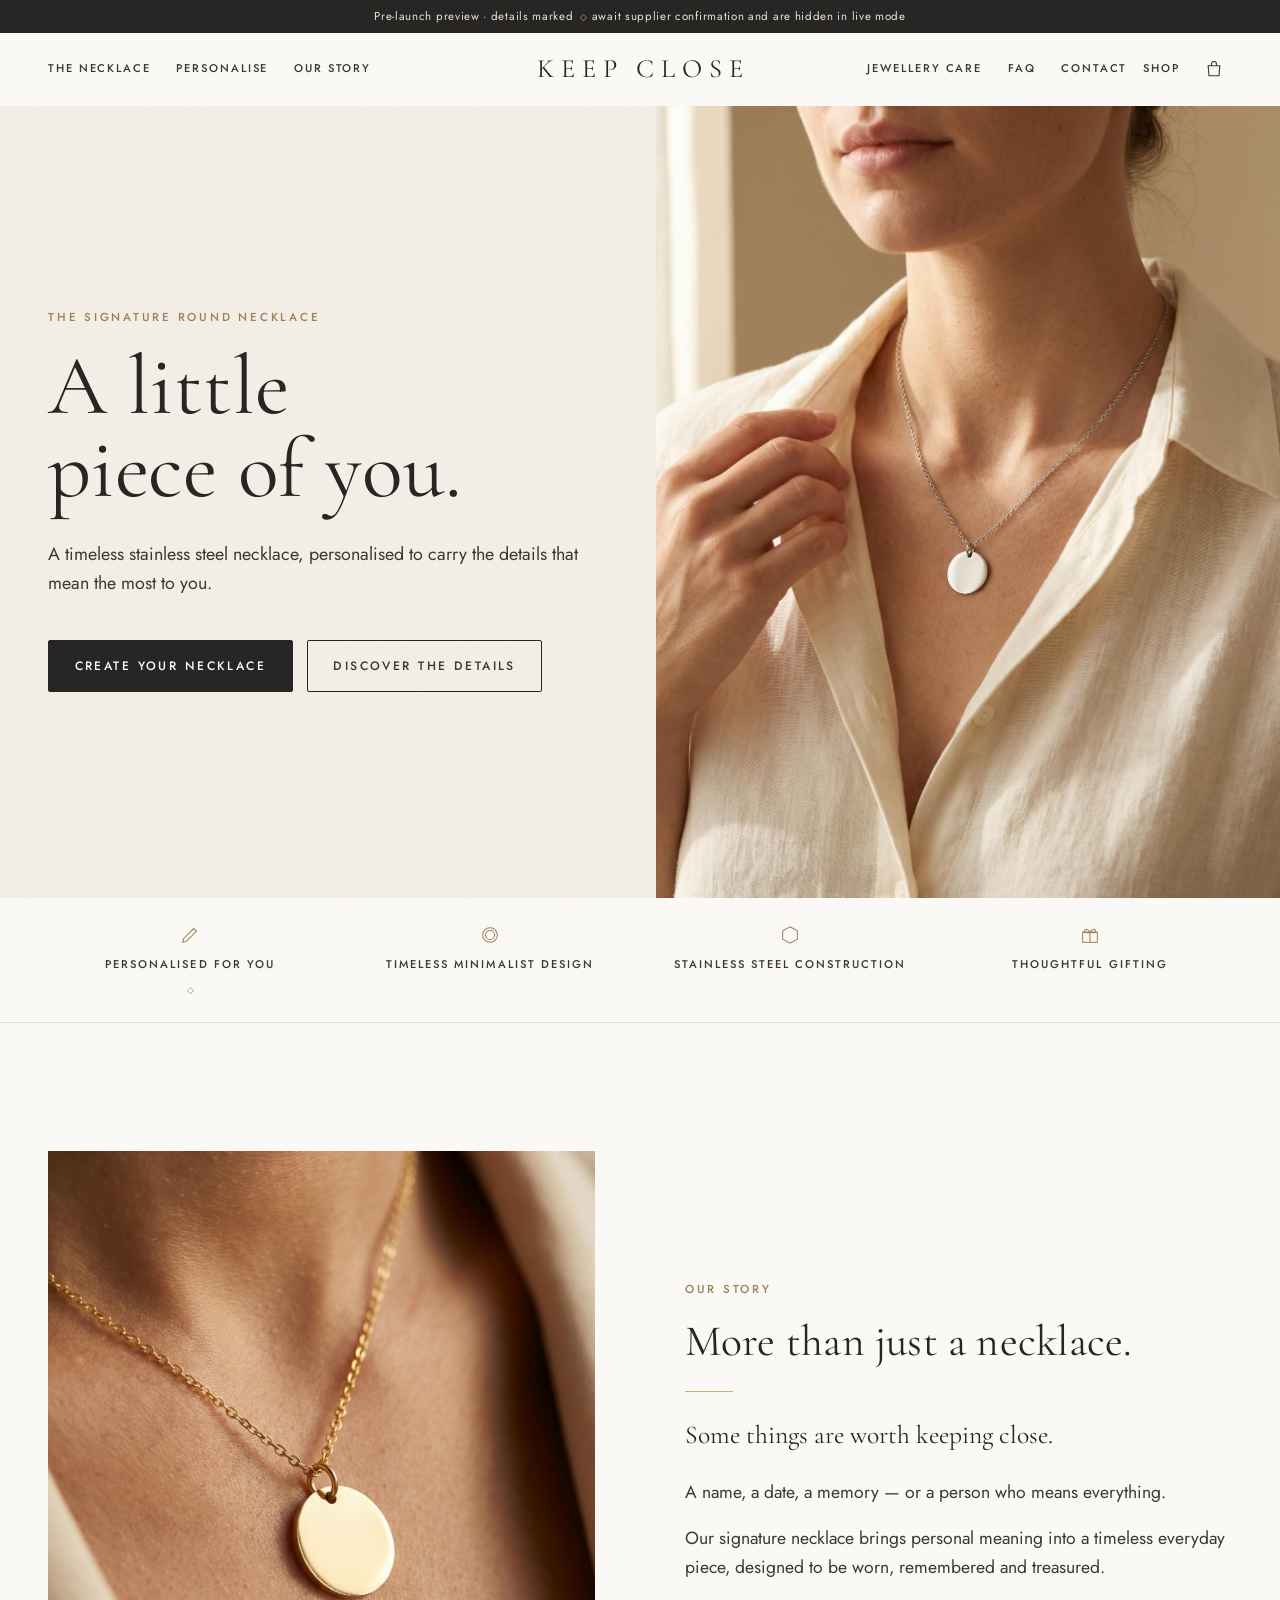
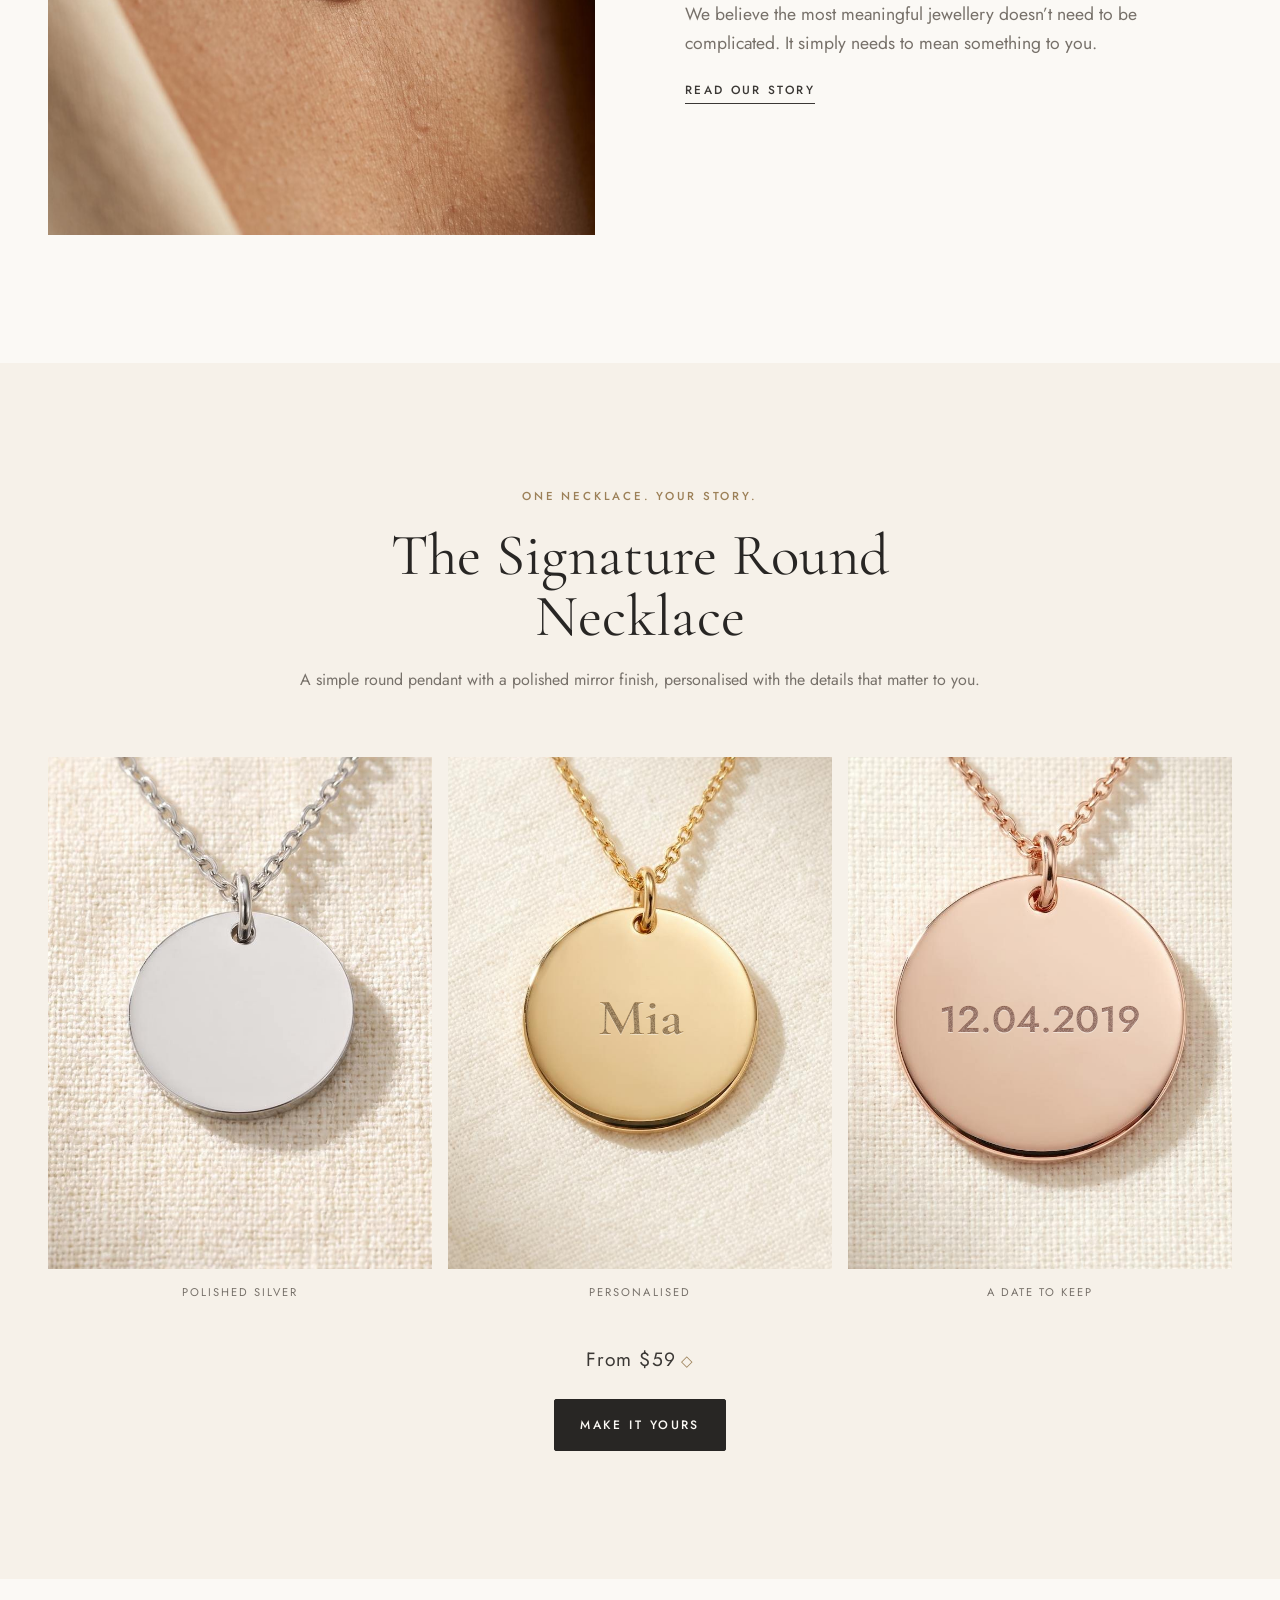
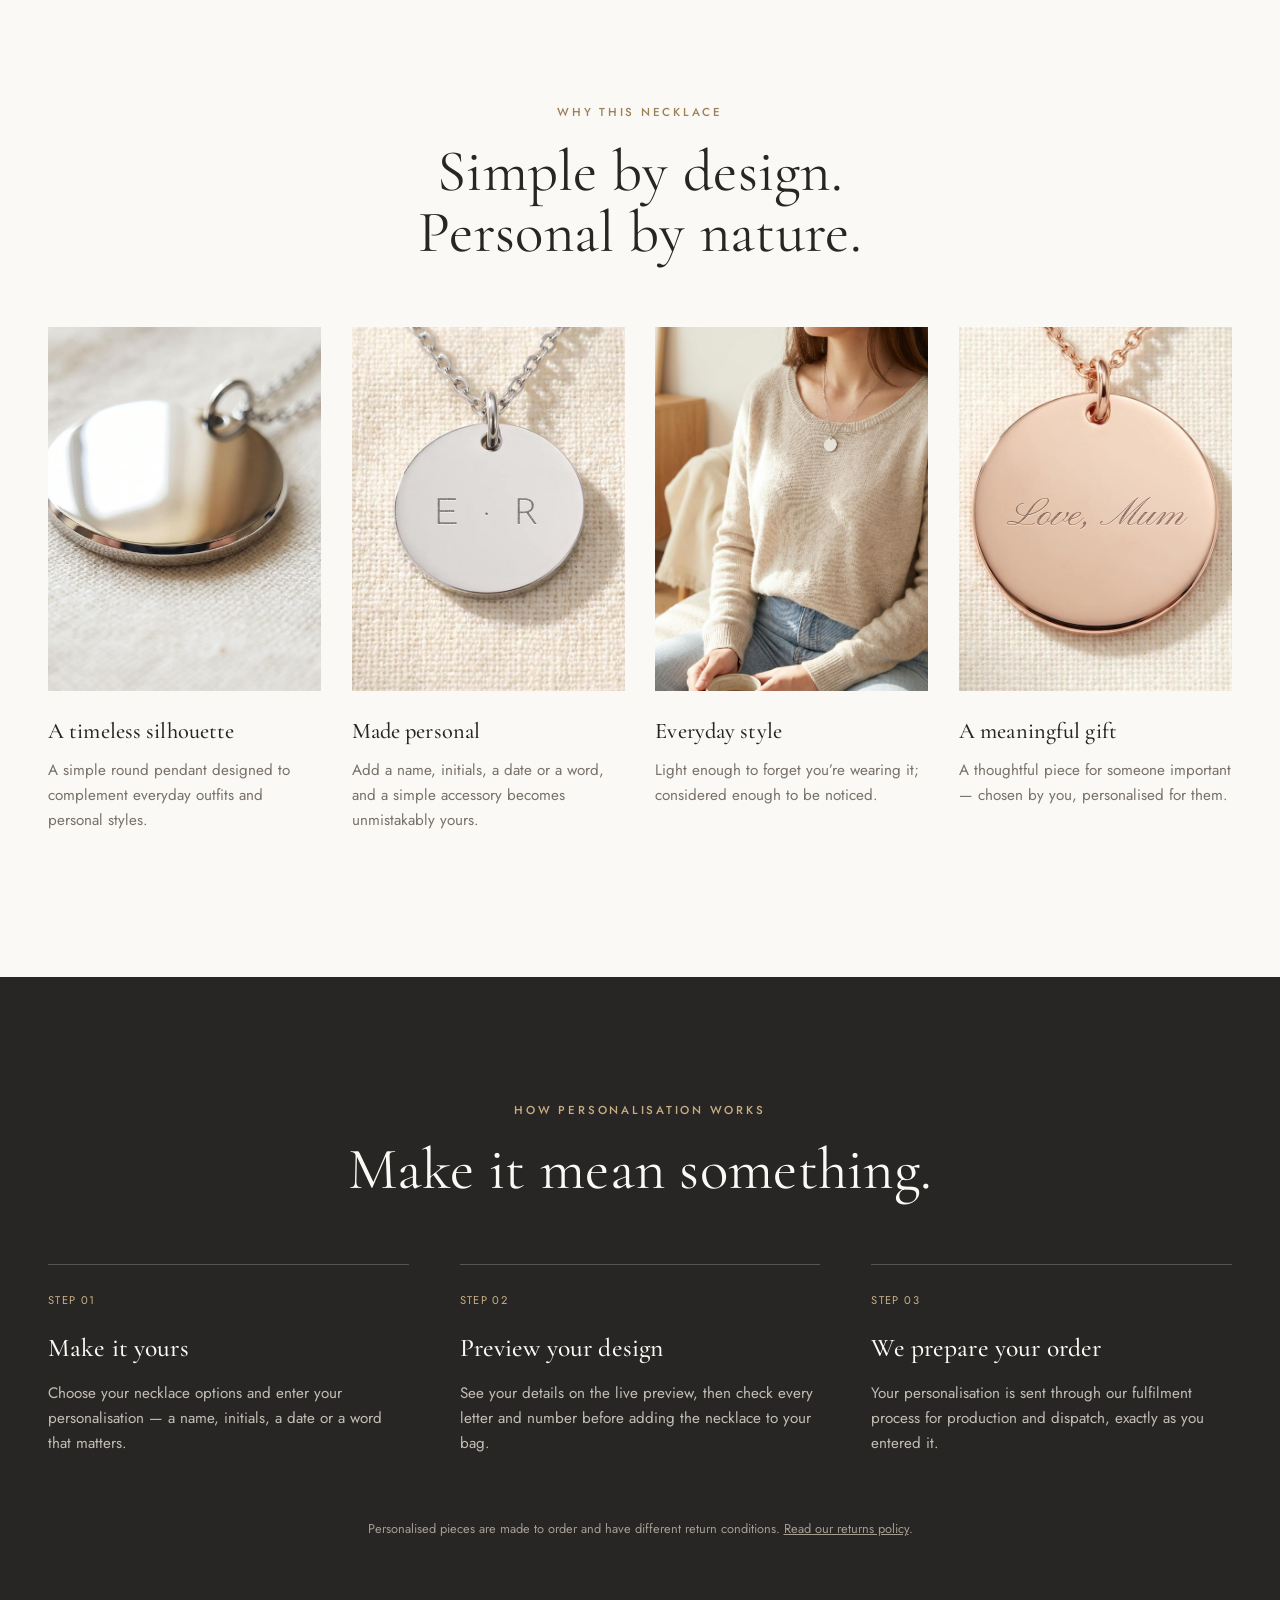
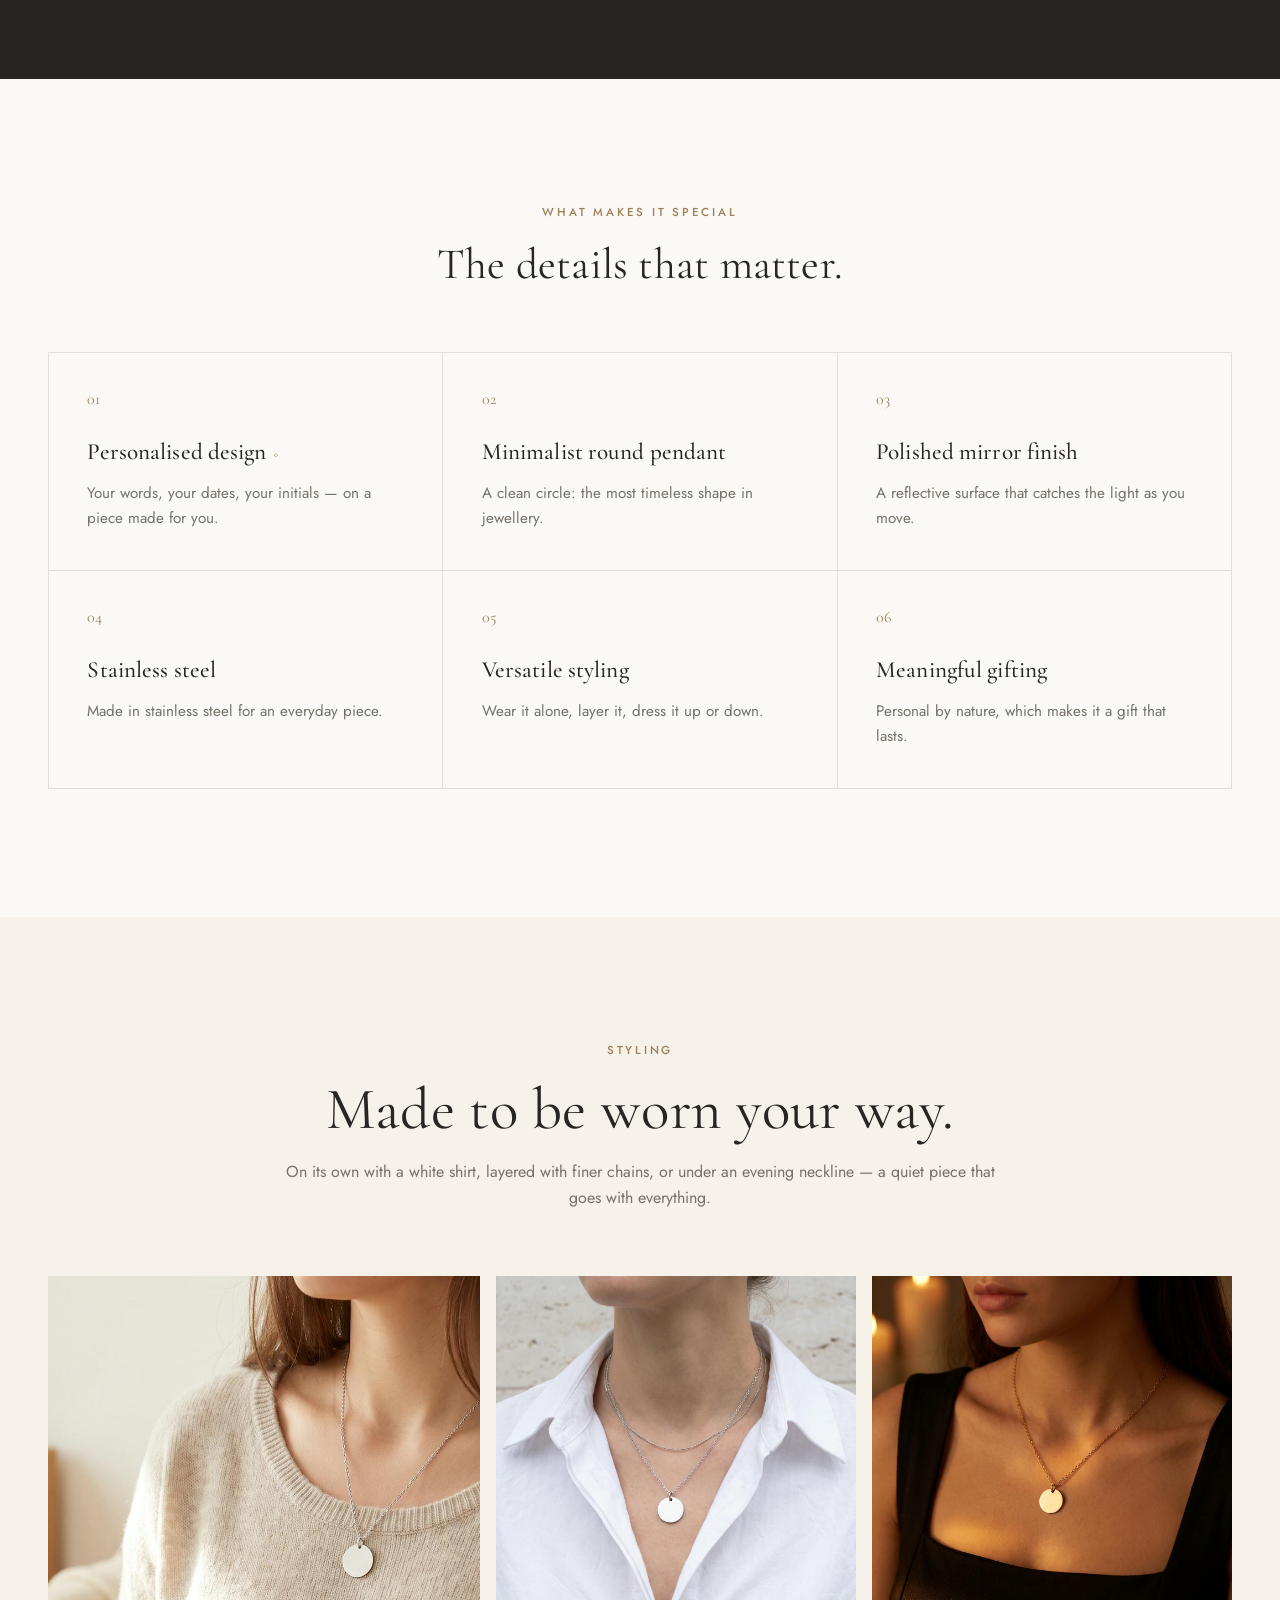
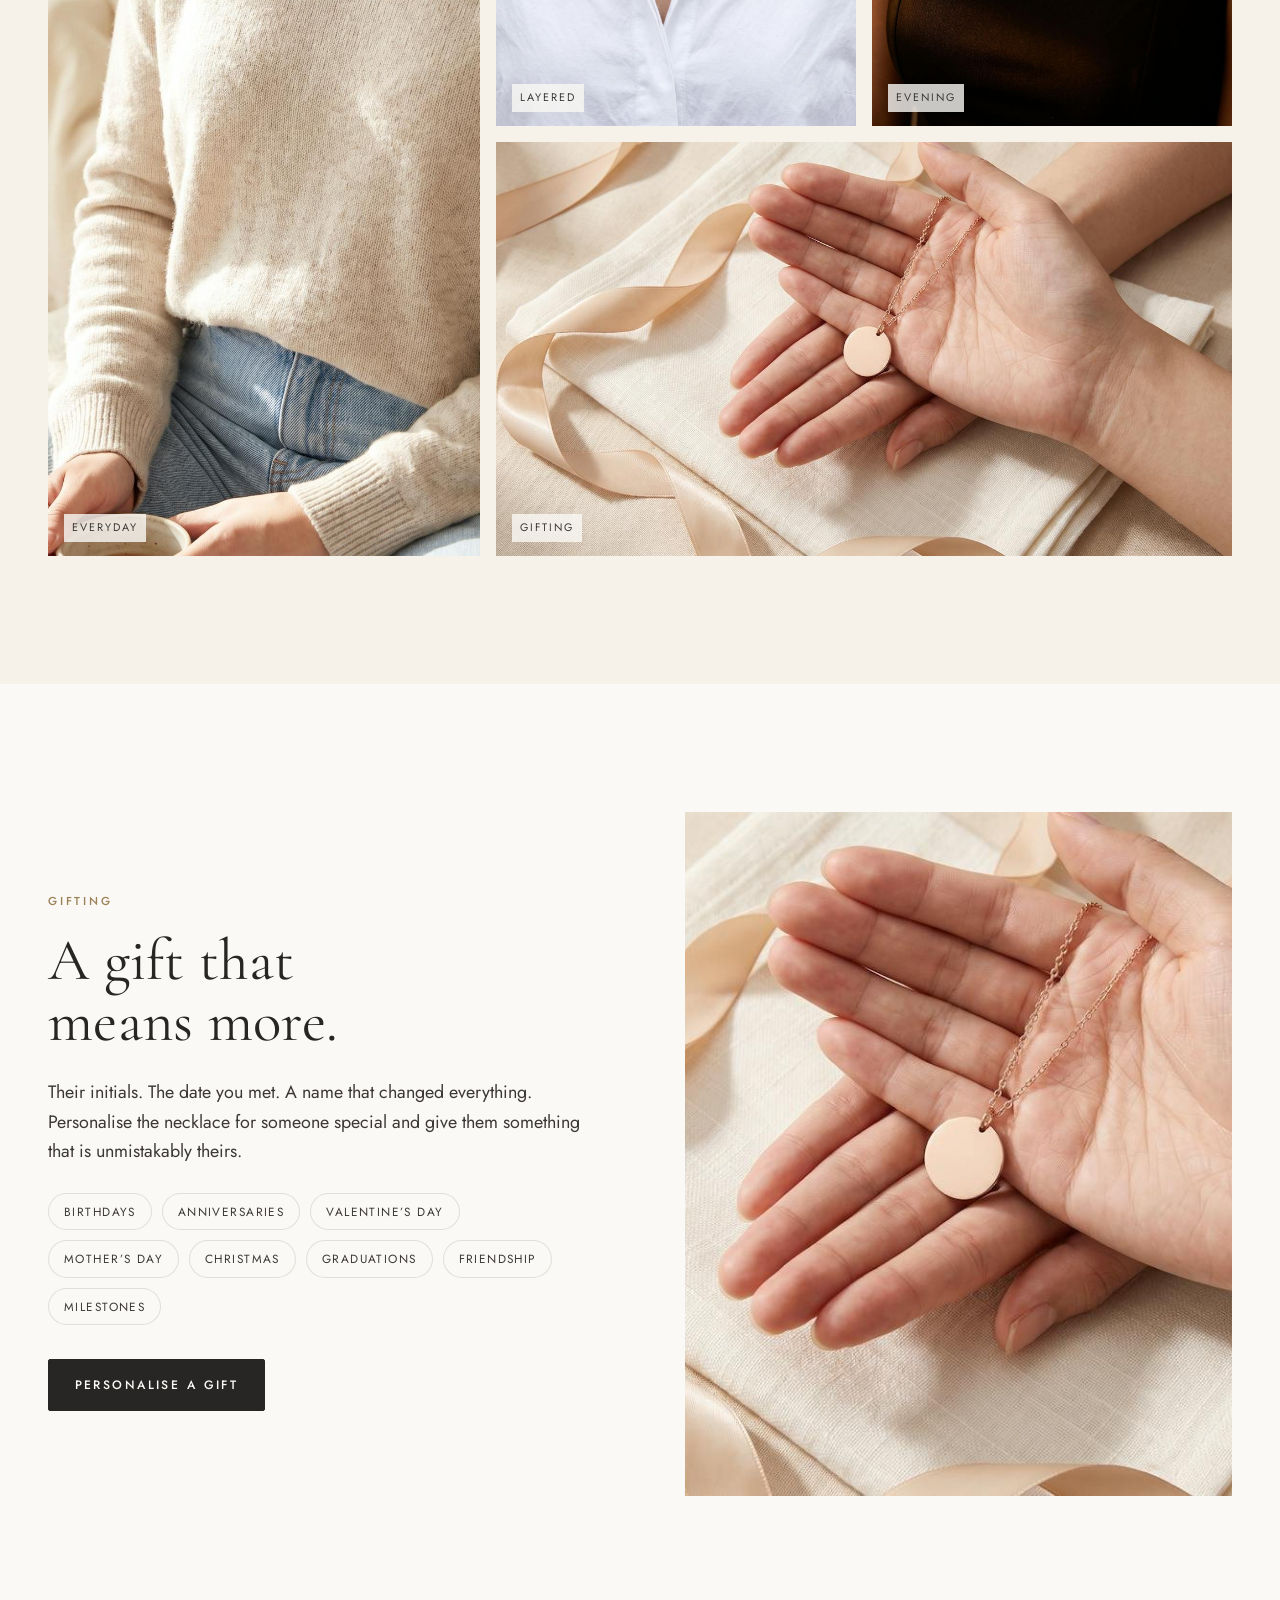
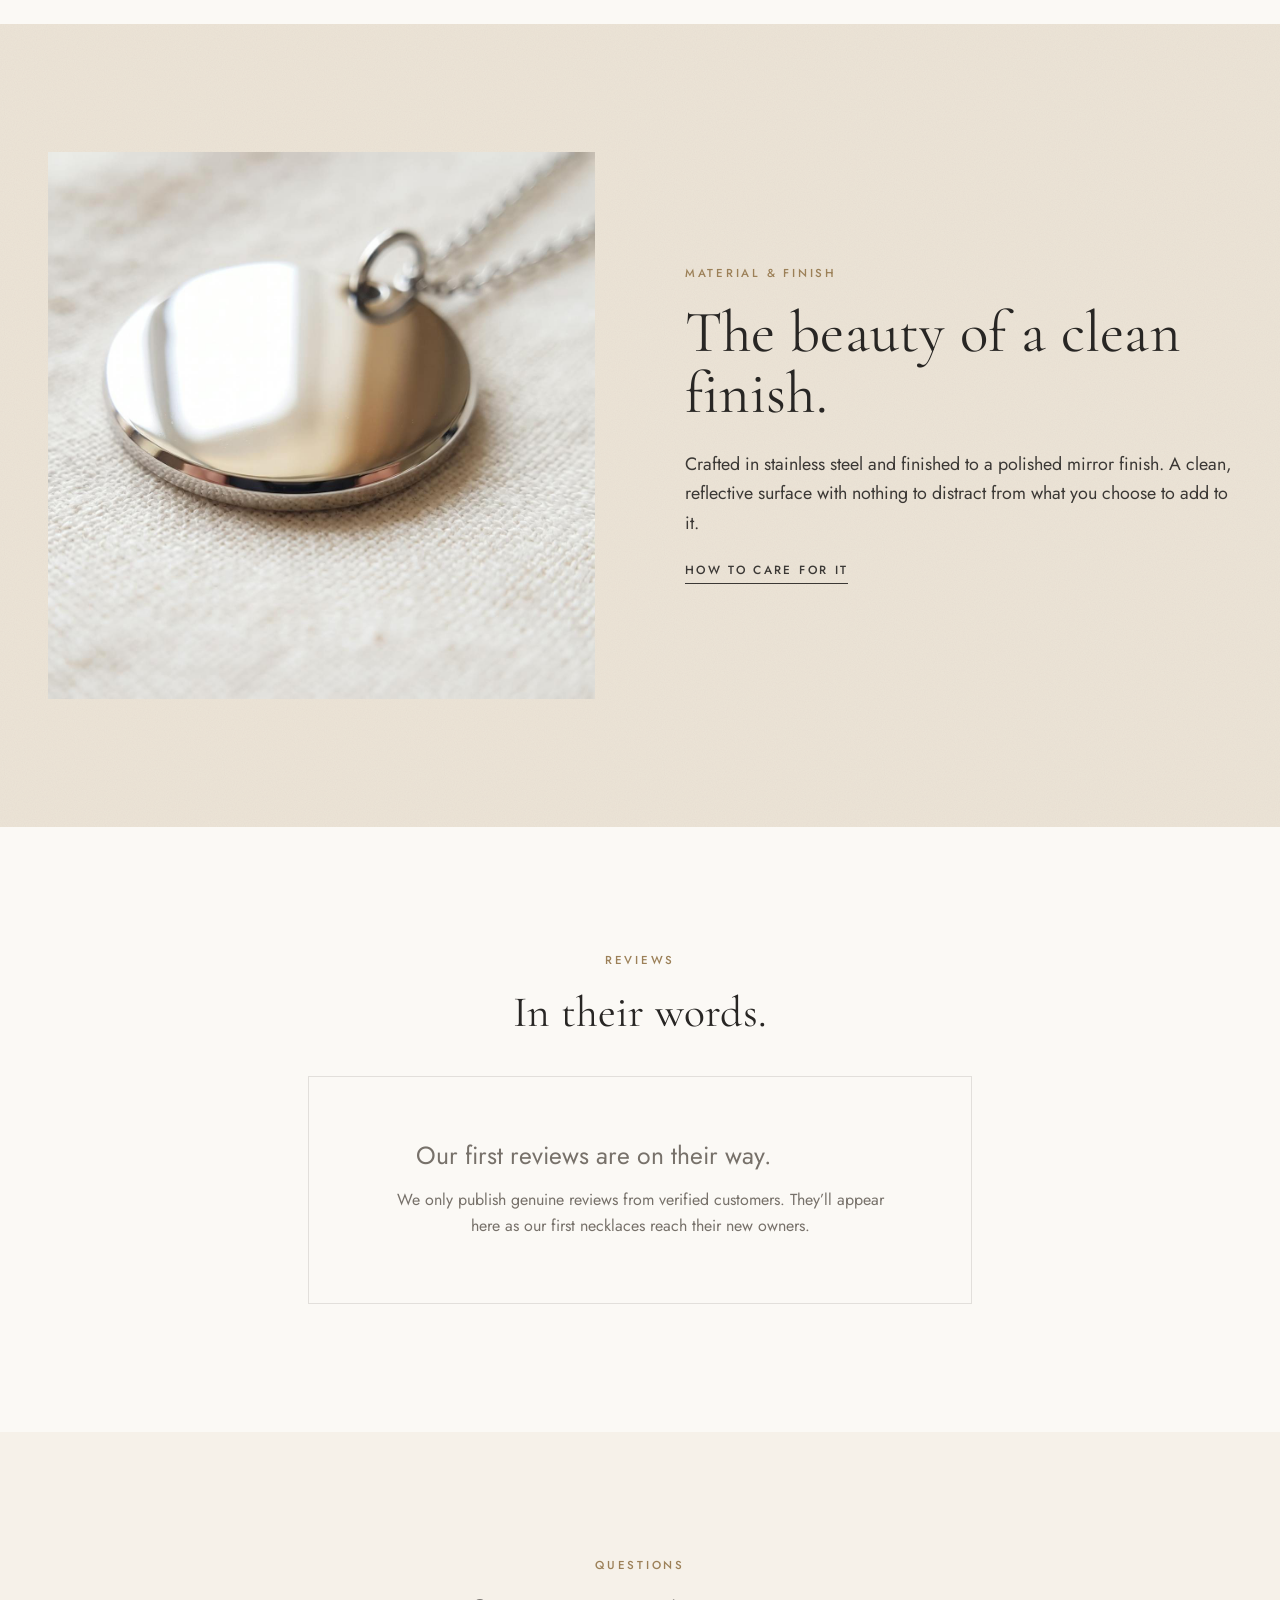
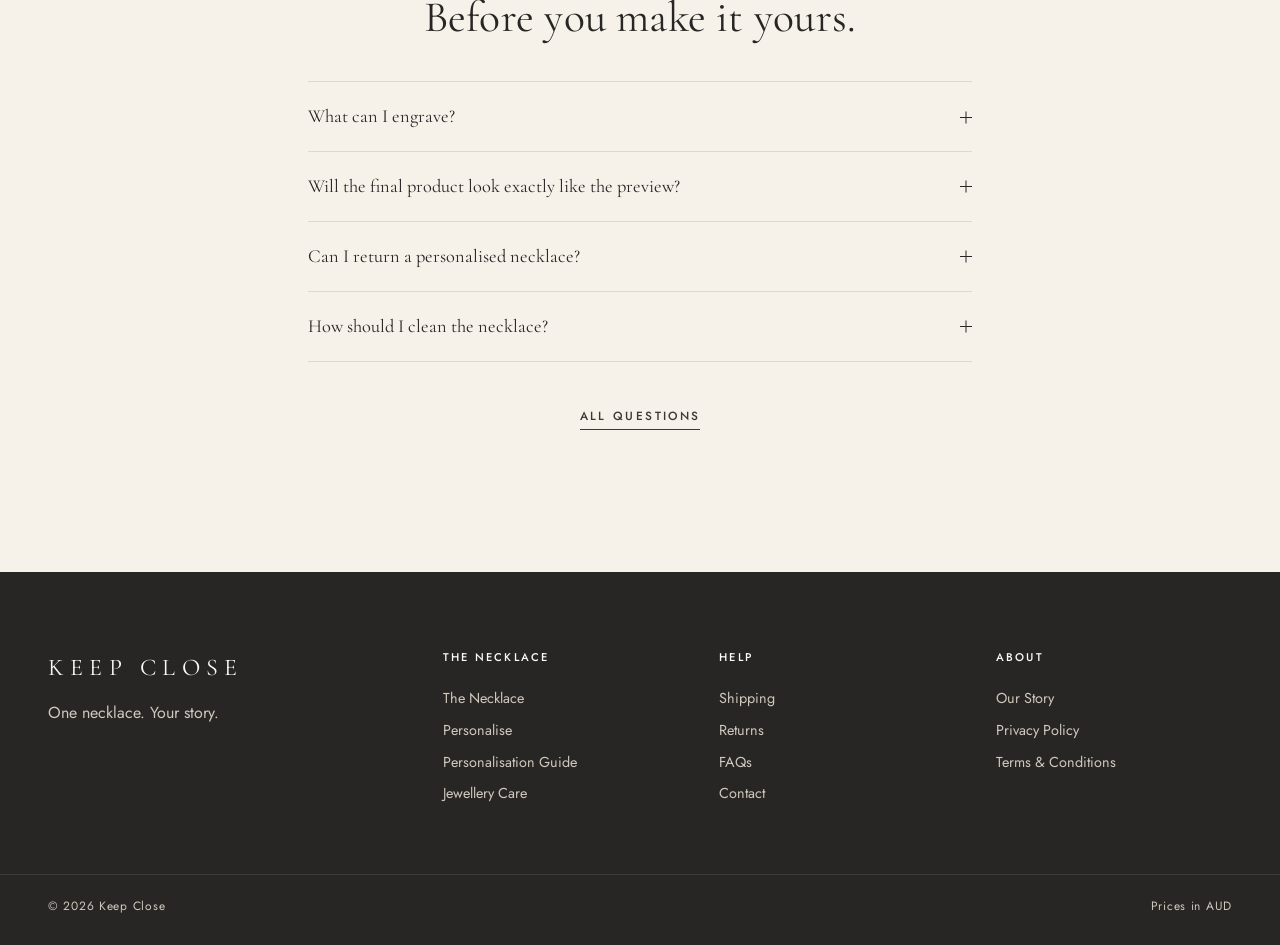
==== commit d96cadc9: "Replace illustrations with realistic product photography and photo engraving preview - 10 photos gen" ====
--- a/index.html
+++ b/index.html
@@ -194,6 +194,7 @@
 
 <script src="assets/js/store-config.js"></script>
 <script src="assets/js/pendant.js"></script>
+<script src="assets/js/engrave.js"></script>
 <script src="assets/js/site.js"></script>
 <script src="assets/js/content.js"></script>
 <script>
@@ -204,8 +205,7 @@
   // Hero
   $("#hero-visual").innerHTML = imgs.hero
     ? `<img src="${esc(imgs.hero)}" alt="${esc(imgs.heroAlt)}" fetchpriority="high">`
-    : `<div class="hero__pendant">${Pendant.render({ finish: "steel", lines: ["A · J"], font: P.fonts[0], title: "The Signature Round Necklace" })}</div>
-       ${PREVIEW ? `<span class="hero__caption">Illustration · replace with campaign photography</span>` : ""}`;
+    : Engrave.tag({ finish: "steel", lines: ["A · J"], font: "classic" });
 
   // Trust strip — only claims backed by config
   const icons = {
@@ -227,30 +227,29 @@
     .join("");
 
   // Story image
-  $("#story-frame").innerHTML = shot(imgs.onModel, "The necklace worn close to the collarbone", "Close-up portrait, necklace worn",
-    { finish: "gold", lines: ["Always"], font: P.fonts.find((f) => f.id === "script") || P.fonts[0] });
+  $("#story-frame").innerHTML = shot(imgs.onModel, imgs.onModelAlt, "", { finish: "gold", lines: ["Always"], font: "script" });
 
   // Signature stage
   $("#sig-desc").textContent = P.description;
   const stage = [
-    { finish: "steel", lines: [], cap: "Front · polished", placeholder: "" },
-    { finish: "steel", lines: ["Mia"], cap: "Personalised", font: P.fonts[0] },
-    { finish: "steel", lines: ["12.04.2019"], cap: "A date to keep", font: P.fonts[1] },
+    { finish: "steel", lines: [], cap: "Polished silver" },
+    { finish: "gold", lines: ["Mia"], cap: "Personalised", font: "classic" },
+    { finish: "rose", lines: ["12.04.2019"], cap: "A date to keep", font: "modern" },
   ];
   $("#sig-stage").innerHTML = stage
-    .map((s, i) => `<figure data-reveal data-reveal-delay="${i}"><div class="frame">${`<div class="shot-illus">${Pendant.render({ ...s, view: "pendant", chain: true })}</div>`}</div><figcaption>${s.cap}</figcaption></figure>`)
+    .map((s, i) => `<figure data-reveal data-reveal-delay="${i}"><div class="frame">${Engrave.tag({ finish: s.finish, lines: s.lines, font: s.font, zoom: 1.35 })}</div><figcaption>${s.cap}</figcaption></figure>`)
     .join("");
   $("#sig-price").innerHTML = visible(P.price) ? `From ${money(P.price.value)}${flag(P.price)}` : "";
 
   // Why tiles
   const why = [
-    ["A timeless silhouette", "A simple round pendant designed to complement everyday outfits and personal styles.", { finish: "steel", lines: [] }],
-    ["Made personal", "Add a name, initials, a date or a word, and a simple accessory becomes unmistakably yours.", { finish: "steel", lines: ["E · R"], font: P.fonts[3] }],
-    ["Everyday style", "Light enough to forget you’re wearing it; considered enough to be noticed.", { finish: "gold", lines: [] }],
-    ["A meaningful gift", "A thoughtful piece for someone important — chosen by you, personalised for them.", { finish: "rose", lines: ["Love, Mum"], font: P.fonts[2] }],
+    ["A timeless silhouette", "A simple round pendant designed to complement everyday outfits and personal styles.", { img: imgs.macro, alt: imgs.macroAlt }],
+    ["Made personal", "Add a name, initials, a date or a word, and a simple accessory becomes unmistakably yours.", { finish: "steel", lines: ["E · R"], font: "minimal", zoom: 1.6 }],
+    ["Everyday style", "Light enough to forget you’re wearing it; considered enough to be noticed.", { img: imgs.lifestyle[0].src, alt: imgs.lifestyle[0].alt }],
+    ["A meaningful gift", "A thoughtful piece for someone important — chosen by you, personalised for them.", { finish: "rose", lines: ["Love, Mum"], font: "script", zoom: 1.6 }],
   ];
   $("#why-tiles").innerHTML = why
-    .map(([h, p, o], i) => `<article class="tile" data-reveal data-reveal-delay="${i}"><div class="frame"><div class="shot-illus">${Pendant.render({ ...o, view: "pendant" })}</div></div><h3>${h}</h3><p>${p}</p></article>`)
+    .map(([h, p, o], i) => `<article class="tile" data-reveal data-reveal-delay="${i}"><div class="frame">${o.img ? `<img src="${esc(o.img)}" alt="${esc(o.alt)}" loading="lazy">` : Engrave.tag(o)}</div><h3>${h}</h3><p>${p}</p></article>`)
     .join("");
 
   // Features
@@ -273,13 +272,12 @@
     .join("");
 
   // Gifting
-  $("#gift-frame").innerHTML = shot(imgs.packaging, "Necklace gift presentation", "Packaging & gift presentation",
-    { finish: "rose", lines: ["For you"], font: P.fonts[2] });
+  $("#gift-frame").innerHTML = shot(imgs.gift, imgs.giftAlt, "", { finish: "rose", lines: ["For you"], font: "script" });
   $("#gift-extra").innerHTML = visible(P.giftWrap) && P.giftWrap.available
     ? `<p class="muted">Gift presentation available at checkout${flag(P.giftWrap)}.</p>` : "";
 
   // Material
-  $("#mat-frame").innerHTML = `<div class="shot-illus">${Pendant.render({ finish: "steel", view: "macro" })}</div>`;
+  $("#mat-frame").innerHTML = shot(imgs.macro, imgs.macroAlt, "", { finish: "steel", zoom: 2 });
   const matBits = [];
   if (hasValue(mat)) matBits.push(`Crafted in ${esc(mat.value.toLowerCase())}${flag(mat)}`);
   const fin = spec("finish");
--- a/assets/css/site.css
+++ b/assets/css/site.css
@@ -84,7 +84,8 @@
 .site-header { position: sticky; top: 0; z-index: 40; background: rgba(251, 249, 245, .92); backdrop-filter: blur(10px); border-bottom: 1px solid transparent; transition: border-color .3s; }
 .scrolled .site-header { border-color: var(--line); }
 .site-header__inner { display: grid; grid-template-columns: 1fr auto 1fr; align-items: center; height: 72px; }
-.nav { display: flex; gap: 1.7rem; }
+.nav { display: flex; gap: 1.6rem; white-space: nowrap; }
+.nav--right { justify-content: flex-end; }
 .nav a, .shop-link { font: 500 .7rem/1 var(--sans); text-transform: uppercase; letter-spacing: .17em; padding: 6px 0; position: relative; }
 .nav a::after, .shop-link::after { content: ""; position: absolute; left: 0; right: 0; bottom: 0; height: 1px; background: currentColor; transform: scaleX(0); transform-origin: left; transition: transform .4s var(--ease); }
 .nav a:hover::after, .nav a[aria-current="page"]::after, .shop-link:hover::after { transform: scaleX(1); }
@@ -96,11 +97,12 @@
 .menu-toggle span { width: 22px; height: 1px; background: var(--charcoal); transition: transform .3s; }
 .nav-open .menu-toggle span:first-child { transform: translateY(3.5px) rotate(45deg); }
 .nav-open .menu-toggle span:last-child { transform: translateY(-3.5px) rotate(-45deg); }
+.mobile-nav[hidden] { display: none; }
 .mobile-nav { display: flex; flex-direction: column; padding: 8px var(--gutter) 28px; border-top: 1px solid var(--line); background: var(--paper); }
 .mobile-nav a:not(.btn) { font: 400 1.6rem/1 var(--serif); padding: 14px 0; border-bottom: 1px solid var(--line); }
 .mobile-nav .btn { margin-top: 22px; }
 @media (max-width: 1040px) {
-  .nav--left, .shop-link { display: none; }
+  .nav, .shop-link { display: none; }
   .menu-toggle { display: inline-flex; }
   .logo { font-size: 1.35rem; }
 }
@@ -447,6 +449,11 @@
 @media (max-width: 700px) { .checklist { grid-template-columns: 1fr; } }
 .callout { font: 400 1.5rem/1.35 var(--serif); color: var(--charcoal); text-align: center; max-width: 640px; margin: 48px auto 0; }
 
+.btn[data-blocked="true"] { opacity: .55; }
+.mini-preview { position: fixed; right: 14px; top: 84px; z-index: 35; width: 76px; height: 76px; border-radius: 50%; border: 1px solid var(--line); background: var(--ivory); padding: 6px; box-shadow: 0 8px 24px rgba(0,0,0,.08); opacity: 0; transform: scale(.8); pointer-events: none; transition: all .35s var(--ease); display: none; }
+.mini-preview.is-shown { opacity: 1; transform: none; pointer-events: auto; }
+.mini-preview svg { width: 100%; height: 100%; }
+@media (max-width: 920px) { .mini-preview { display: block; } }
 .toast { position: fixed; left: 50%; bottom: 24px; transform: translate(-50%, 20px); opacity: 0; background: var(--charcoal); color: var(--paper); padding: 14px 22px; font-size: .85rem; z-index: 80; transition: all .4s var(--ease); pointer-events: none; }
 .toast.is-shown { opacity: 1; transform: translate(-50%, 0); }
 @media (max-width: 920px) { .toast { bottom: 84px; } }
@@ -457,3 +464,18 @@
 .topic-list a, .topic-list div { border-top: 1px solid var(--line); padding: 16px 0 6px; display: block; }
 .topic-list strong { font: 400 1.2rem/1.2 var(--serif); color: var(--charcoal); display: block; margin-bottom: 4px; }
 .topic-list span { font-size: .88rem; color: var(--muted); }
+.gallery__thumb .shot-brief, .cart-item__thumb .shot-brief { display: none; }
+.lookbook .frame:nth-child(4) { grid-column: span 2; aspect-ratio: 16 / 9; }
+@media (max-width: 860px) { .hero__caption { top: 14px; bottom: auto; } }
+
+/* Photo engraving preview */
+.engrave-host { position: absolute; inset: 0; overflow: hidden; }
+.engrave-host canvas { position: absolute; inset: 0; display: block; width: 100%; height: 100%; }
+.zoomable, .cart-item__thumb { position: relative; }
+.hero__visual > img, .hero__visual > .engrave-host { z-index: 1; }
+.cart-item__thumb { padding: 0; overflow: hidden; }
+.mini-preview { padding: 0; overflow: hidden; }
+.mini-preview .engrave-host { border-radius: 50%; }
+.gallery__thumb { padding: 0; }
+.gallery__slide img { object-fit: cover; }
+.lookbook img { object-position: center 30%; }
